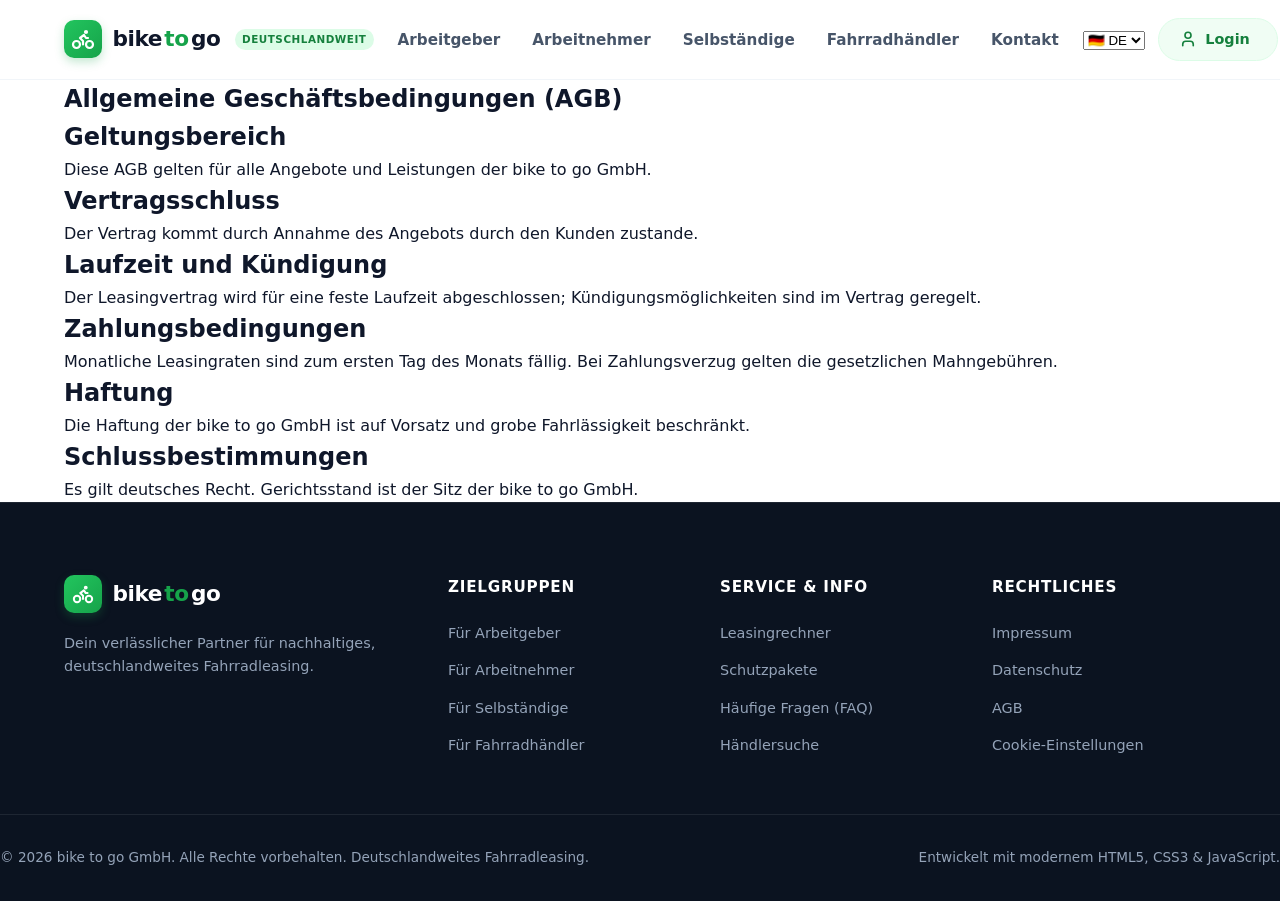
==== agb.html @ 8c85602e "Rechtliche Seiten (Impressum, Datenschutz, AGB, Cookies) erstellt" ====
<!DOCTYPE html>
<html lang="de">
<head>
  <meta charset="UTF-8">
  <meta name="viewport" content="width=device-width, initial-scale=1.0">
  <meta name="description" content="Allgemeine Geschäftsbedingungen der bike to go GmbH">
  <title>AGB | bike to go</title>
  <link rel="stylesheet" href="css/style.css">
</head>
<body>
  <!-- Header (same as index) -->
  <header class="site-header" id="siteHeader">
    <div class="container header-inner">
      <a href="index.html" class="logo" aria-label="bike to go - Zur Startseite">
        <div class="logo-icon">
          <svg width="24" height="24" viewBox="0 0 24 24" fill="none" stroke="currentColor" stroke-width="2.2" stroke-linecap="round" stroke-linejoin="round">
            <circle cx="18.5" cy="17.5" r="3.5"/>
            <circle cx="5.5" cy="17.5" r="3.5"/>
            <circle cx="15" cy="5" r="1"/>
            <path d="M12 17.5V14l-3-3 4-3 2 3h2"/>
          </svg>
        </div>
        <span class="logo-text">bike<span class="highlight">to</span>go</span>
        <span class="logo-badge">Deutschlandweit</span>
      </a>
      <nav class="main-nav" id="mainNav" aria-label="Hauptnavigation">
        <ul class="nav-list">
          <li><a href="arbeitgeber.html" class="nav-link" data-i18n="nav.arbeitgeber">Arbeitgeber</a></li>
          <li><a href="arbeitnehmer.html" class="nav-link" data-i18n="nav.arbeitnehmer">Arbeitnehmer</a></li>
          <li><a href="selbstaendige.html" class="nav-link" data-i18n="nav.selbstaendige">Selbständige</a></li>
          <li><a href="fahrradhaendler.html" class="nav-link" data-i18n="nav.fahrradhaendler">Fahrradhändler</a></li>
          <li><a href="kontakt.html" class="nav-link" data-i18n="nav.kontakt">Kontakt</a></li>
        </ul>
      </nav>
      <div class="header-actions">
        <div class="lang-selector">
          <select id="langSelect" aria-label="Sprache wählen">
            <option value="de">🇩🇪 DE</option>
            <option value="en">🇬🇧 EN</option>
            <option value="es">🇪🇸 ES</option>
          </select>
        </div>
        <a href="login.html" class="btn-login" aria-label="Login zum Portal">
          <svg width="18" height="18" viewBox="0 0 24 24" fill="none" stroke="currentColor" stroke-width="2.2" stroke-linecap="round" stroke-linejoin="round">
            <path d="M19 21v-2a4 4 0 0 0-4-4H9a4 4 0 0 0-4 4v2"/>
            <circle cx="12" cy="7" r="4"/>
          </svg>
          <span class="btn-text-full">Login</span>
        </a>
      </div>
    </div>
  </header>

  <main>
    <section class="content-section">
      <div class="container">
        <h1>Allgemeine Geschäftsbedingungen (AGB)</h1>
        <h2>Geltungsbereich</h2>
        <p>Diese AGB gelten für alle Angebote und Leistungen der bike to go GmbH.</p>
        <h2>Vertragsschluss</h2>
        <p>Der Vertrag kommt durch Annahme des Angebots durch den Kunden zustande.</p>
        <h2>Laufzeit und Kündigung</h2>
        <p>Der Leasingvertrag wird für eine feste Laufzeit abgeschlossen; Kündigungsmöglichkeiten sind im Vertrag geregelt.</p>
        <h2>Zahlungsbedingungen</h2>
        <p>Monatliche Leasingraten sind zum ersten Tag des Monats fällig. Bei Zahlungsverzug gelten die gesetzlichen Mahngebühren.</p>
        <h2>Haftung</h2>
        <p>Die Haftung der bike to go GmbH ist auf Vorsatz und grobe Fahrlässigkeit beschränkt.</p>
        <h2>Schlussbestimmungen</h2>
        <p>Es gilt deutsches Recht. Gerichtsstand ist der Sitz der bike to go GmbH.</p>
      </div>
    </section>
  </main>

  <!-- Footer (same as index) -->
  <footer class="site-footer">
    <div class="container">
      <div class="footer-grid">
        <div class="footer-brand">
          <a href="index.html" class="logo">
            <div class="logo-icon">
              <svg width="22" height="22" viewBox="0 0 24 24" fill="none" stroke="currentColor" stroke-width="2.2" stroke-linecap="round" stroke-linejoin="round">
                <circle cx="18.5" cy="17.5" r="3.5"/>
                <circle cx="5.5" cy="17.5" r="3.5"/>
                <circle cx="15" cy="5" r="1"/>
                <path d="M12 17.5V14l-3-3 4-3 2 3h2"/>
              </svg>
            </div>
            <span class="logo-text">bike<span class="highlight">to</span>go</span>
          </a>
          <p class="footer-brand-desc">Dein verlässlicher Partner für nachhaltiges, deutschlandweites Fahrradleasing.</p>
        </div>
        <div>
          <h4 class="footer-title">Zielgruppen</h4>
          <ul class="footer-links">
            <li><a href="arbeitgeber.html">Für Arbeitgeber</a></li>
            <li><a href="index.html#arbeitnehmer" data-placeholder="Bereich Arbeitnehmer">Für Arbeitnehmer</a></li>
            <li><a href="index.html#selbstaendige" data-placeholder="Bereich Selbständige">Für Selbständige</a></li>
            <li><a href="index.html#fahrradhaendler" data-placeholder="Bereich Fachhändler">Für Fahrradhändler</a></li>
          </ul>
        </div>
        <div>
          <h4 class="footer-title">Service &amp; Info</h4>
          <ul class="footer-links">
            <li><a href="index.html#leasingrechner">Leasingrechner</a></li>
            <li><a href="benefits.html">Schutzpakete</a></li>
            <li><a href="faq.html">Häufige Fragen (FAQ)</a></li>
            <li><a href="haendlersuche.html">Händlersuche</a></li>
          </ul>
        </div>
        <div>
          <h4 class="footer-title">Rechtliches</h4>
          <ul class="footer-links">
            <li><a href="impressum.html">Impressum</a></li>
            <li><a href="datenschutz.html">Datenschutz</a></li>
            <li><a href="agb.html">AGB</a></li>
            <li><a href="cookies.html">Cookie-Einstellungen</a></li>
          </ul>
        </div>
      </div>
    </div>
    <div class="footer-bottom">
      <p>&copy; 2026 bike to go GmbH. Alle Rechte vorbehalten. Deutschlandweites Fahrradleasing.</p>
      <p>Entwickelt mit modernem HTML5, CSS3 &amp; JavaScript.</p>
    </div>
  </footer>

  <script type="module" src="js/translations.js"></script>
  <script type="module" src="js/main.js"></script>
</body>
</html>
---- css/style.css ----
/* ==========================================================================
   bike to go - Stylesheet
   Modern, Clean & Responsive Design with Green Primary Palette
   ========================================================================== */

/* --------------------------------------------------------------------------
   1. CSS Custom Properties / Variables
   -------------------------------------------------------------------------- */
:root {
  /* Brand Green Colors */
  --color-primary: #16a34a;          /* Main vibrant green */
  --color-primary-dark: #15803d;     /* Deep green for hover & emphasis */
  --color-primary-darker: #14532d;   /* Dark forest green for accents */
  --color-primary-light: #22c55e;    /* Bright accent green */
  --color-primary-subtle: #dcfce7;   /* Pale green background tint */
  --color-primary-bg: #f0fdf4;       /* Ultra-soft green surface */
  --color-primary-glow: rgba(22, 163, 74, 0.25);

  /* Neutrals & Typography */
  --color-white: #ffffff;
  --color-bg: #ffffff;
  --color-bg-alt: #f8fafc;
  --color-bg-card: #ffffff;
  
  --color-text-main: #0f172a;       /* Dark slate for high contrast */
  --color-text-muted: #475569;      /* Medium slate for body text */
  --color-text-light: #64748b;      /* Subtle slate for captions */
  --color-border: #e2e8f0;          /* Crisp neutral borders */
  --color-border-subtle: #f1f5f9;

  /* Accent & Status Colors */
  --color-gold: #f59e0b;            /* For star ratings */
  --color-gold-light: #fef3c7;

  /* Typography */
  --font-family: 'Plus Jakarta Sans', system-ui, -apple-system, BlinkMacSystemFont, 'Segoe UI', Roboto, Oxygen, Ubuntu, Cantarell, sans-serif;
  
  /* Radii */
  --radius-sm: 8px;
  --radius-md: 12px;
  --radius-lg: 20px;
  --radius-full: 9999px;

  /* Shadows */
  --shadow-sm: 0 1px 3px rgba(0, 0, 0, 0.05), 0 1px 2px rgba(0, 0, 0, 0.03);
  --shadow-md: 0 4px 14px rgba(15, 23, 42, 0.06), 0 2px 6px rgba(15, 23, 42, 0.04);
  --shadow-lg: 0 12px 28px rgba(15, 23, 42, 0.08), 0 4px 10px rgba(15, 23, 42, 0.04);
  --shadow-glow: 0 8px 24px var(--color-primary-glow);
  --shadow-chat: 0 16px 36px rgba(15, 23, 42, 0.16);

  /* Layout */
  --container-max-width: 1200px;
  --header-height: 80px;
  --transition-fast: 0.2s ease;
  --transition-normal: 0.3s ease;
}

/* --------------------------------------------------------------------------
   2. Reset & Base Styles
   -------------------------------------------------------------------------- */
*, *::before, *::after {
  box-sizing: border-box;
  margin: 0;
  padding: 0;
}

html {
  scroll-behavior: smooth;
  font-size: 16px;
  -webkit-text-size-adjust: 100%;
}

body {
  font-family: var(--font-family);
  color: var(--color-text-main);
  background-color: var(--color-bg);
  line-height: 1.6;
  -webkit-font-smoothing: antialiased;
  -moz-osx-font-smoothing: grayscale;
  overflow-x: hidden;
}

img, svg {
  display: block;
  max-width: 100%;
}

a {
  color: inherit;
  text-decoration: none;
  transition: color var(--transition-fast);
}

button {
  font-family: inherit;
  cursor: pointer;
  border: none;
  background: none;
  outline: none;
}

/* --------------------------------------------------------------------------
   3. Utility Classes & Layout Containers
   -------------------------------------------------------------------------- */
.container {
  width: 100%;
  max-width: var(--container-max-width);
  margin-left: auto;
  margin-right: auto;
  padding-left: 1.5rem;
  padding-right: 1.5rem;
}

.text-center {
  text-align: center;
}

.sr-only {
  position: absolute;
  width: 1px;
  height: 1px;
  padding: 0;
  margin: -1px;
  overflow: hidden;
  clip: rect(0, 0, 0, 0);
  white-space: nowrap;
  border-width: 0;
}

/* --------------------------------------------------------------------------
   4. Header & Navigation
   -------------------------------------------------------------------------- */
.site-header {
  position: sticky;
  top: 0;
  z-index: 1000;
  background-color: rgba(255, 255, 255, 0.92);
  backdrop-filter: blur(12px);
  -webkit-backdrop-filter: blur(12px);
  border-bottom: 1px solid var(--color-border-subtle);
  height: var(--header-height);
  display: flex;
  align-items: center;
  transition: box-shadow var(--transition-normal);
}

.site-header.scrolled {
  box-shadow: var(--shadow-sm);
  background-color: rgba(255, 255, 255, 0.98);
}

.header-inner {
  display: flex;
  align-items: center;
  justify-content: space-between;
  gap: 1.5rem;
}

/* Brand Logo */
.logo {
  display: flex;
  align-items: center;
  gap: 0.65rem;
  font-size: 1.35rem;
  font-weight: 800;
  color: var(--color-text-main);
  letter-spacing: -0.02em;
}

.logo-icon {
  display: flex;
  align-items: center;
  justify-content: center;
  width: 38px;
  height: 38px;
  background: linear-gradient(135deg, var(--color-primary-light), var(--color-primary));
  color: var(--color-white);
  border-radius: 10px;
  box-shadow: 0 4px 10px var(--color-primary-glow);
}

.logo-text {
  display: flex;
  align-items: baseline;
  gap: 0.15rem;
}

.logo-text .highlight {
  color: var(--color-primary);
}

.logo-badge {
  font-size: 0.65rem;
  font-weight: 700;
  text-transform: uppercase;
  letter-spacing: 0.05em;
  background: var(--color-primary-subtle);
  color: var(--color-primary-dark);
  padding: 0.15rem 0.45rem;
  border-radius: var(--radius-full);
  margin-left: 0.25rem;
}

/* Desktop Navigation */
.main-nav {
  display: flex;
  align-items: center;
}

.nav-list {
  display: flex;
  align-items: center;
  list-style: none;
  gap: 2rem;
  margin: 0;
  padding: 0;
}


.nav-link {
  font-size: 0.95rem;
  font-weight: 600;
  color: var(--color-text-muted);
  position: relative;
  padding: 0.5rem 0;
  transition: color var(--transition-fast);
}

.nav-link:hover,
.nav-link:focus-visible {
  color: var(--color-primary);
}

.nav-link::after {
  content: '';
  position: absolute;
  bottom: 0;
  left: 0;
  width: 0%;
  height: 2px;
  background-color: var(--color-primary);
  border-radius: 2px;
  transition: width var(--transition-fast);
}

.nav-link:hover::after {
  width: 100%;
}

/* Header Actions (Language & Login) */
.header-actions {
  display: flex;
  align-items: center;
  gap: 0.85rem;
}

/* Language Selector */
.lang-selector {
  position: relative;
}

.lang-btn {
  display: flex;
  align-items: center;
  gap: 0.4rem;
  padding: 0.45rem 0.75rem;
  font-size: 0.85rem;
  font-weight: 700;
  color: var(--color-text-muted);
  background: var(--color-bg-alt);
  border: 1px solid var(--color-border);
  border-radius: var(--radius-full);
  transition: all var(--transition-fast);
}

.lang-btn:hover {
  background: var(--color-white);
  border-color: var(--color-primary-light);
  color: var(--color-primary-dark);
}

.flag-icon {
  width: 16px;
  height: 12px;
  border-radius: 2px;
  overflow: hidden;
  display: inline-block;
  vertical-align: middle;
}

/* Login Button */
.btn-login {
  display: inline-flex;
  align-items: center;
  gap: 0.5rem;
  padding: 0.55rem 1.25rem;
  font-size: 0.9rem;
  font-weight: 700;
  color: var(--color-primary-dark);
  background-color: var(--color-primary-bg);
  border: 1.5px solid var(--color-primary-subtle);
  border-radius: var(--radius-full);
  transition: all var(--transition-fast);
}

.btn-login:hover {
  background-color: var(--color-primary);
  border-color: var(--color-primary);
  color: var(--color-white);
  box-shadow: var(--shadow-glow);
  transform: translateY(-1px);
}

/* Mobile Menu Toggle */
.mobile-toggle {
  display: none;
  flex-direction: column;
  justify-content: space-around;
  width: 32px;
  height: 32px;
  background: transparent;
  border: none;
  cursor: pointer;
  padding: 4px;
  z-index: 1100;
}

.mobile-toggle span {
  width: 100%;
  height: 2.5px;
  background-color: var(--color-text-main);
  border-radius: 4px;
  transition: all var(--transition-fast);
}

.mobile-toggle.active span:nth-child(1) {
  transform: translateY(7.5px) rotate(45deg);
}

.mobile-toggle.active span:nth-child(2) {
  opacity: 0;
}

.mobile-toggle.active span:nth-child(3) {
  transform: translateY(-7.5px) rotate(-45deg);
}

/* --------------------------------------------------------------------------
   5. Hero Section
   -------------------------------------------------------------------------- */
.hero-section {
  padding: 4.5rem 0 3.5rem;
  position: relative;
  background: radial-gradient(circle at 85% 20%, rgba(220, 252, 231, 0.45) 0%, rgba(255, 255, 255, 0) 65%);
  overflow: hidden;
}

.hero-grid {
  display: grid;
  grid-template-columns: 1.15fr 0.85fr;
  align-items: center;
  gap: 3.5rem;
}

/* Hero Content */
.hero-content {
  display: flex;
  flex-direction: column;
  align-items: flex-start;
}

.hero-badge {
  display: inline-flex;
  align-items: center;
  gap: 0.5rem;
  padding: 0.35rem 0.9rem;
  background-color: var(--color-primary-bg);
  border: 1px solid var(--color-primary-subtle);
  border-radius: var(--radius-full);
  font-size: 0.825rem;
  font-weight: 700;
  color: var(--color-primary-dark);
  margin-bottom: 1.5rem;
}

.hero-badge-dot {
  width: 8px;
  height: 8px;
  background-color: var(--color-primary);
  border-radius: 50%;
  box-shadow: 0 0 0 3px rgba(34, 197, 94, 0.25);
  animation: pulse-dot 2s infinite;
}

@keyframes pulse-dot {
  0% { transform: scale(0.95); opacity: 0.8; }
  50% { transform: scale(1.15); opacity: 1; }
  100% { transform: scale(0.95); opacity: 0.8; }
}

.hero-title {
  font-size: clamp(2.35rem, 4.5vw, 3.75rem);
  font-weight: 800;
  line-height: 1.12;
  letter-spacing: -0.03em;
  color: var(--color-text-main);
  margin-bottom: 1.25rem;
}

.hero-title .text-gradient {
  background: linear-gradient(135deg, var(--color-primary-dark) 0%, var(--color-primary-light) 100%);
  -webkit-background-clip: text;
  -webkit-text-fill-color: transparent;
  display: inline-block;
}

.hero-subtitle {
  font-size: 1.125rem;
  line-height: 1.65;
  color: var(--color-text-muted);
  max-width: 540px;
  margin-bottom: 2.25rem;
}

/* Hero Action Cards / Buttons */
.hero-actions {
  display: flex;
  flex-wrap: wrap;
  gap: 1.15rem;
  width: 100%;
}

.btn-card {
  display: flex;
  align-items: center;
  gap: 1rem;
  padding: 1.1rem 1.65rem;
  border-radius: var(--radius-md);
  font-weight: 700;
  text-align: left;
  transition: all var(--transition-normal);
  text-decoration: none;
  cursor: pointer;
}

/* Primary Button: Leasingrechner */
.btn-card-primary {
  background: linear-gradient(135deg, var(--color-primary) 0%, var(--color-primary-dark) 100%);
  color: var(--color-white);
  box-shadow: 0 6px 20px var(--color-primary-glow);
  border: 1px solid rgba(255, 255, 255, 0.2);
  flex: 1 1 230px;
}

.btn-card-primary:hover {
  transform: translateY(-3px);
  box-shadow: 0 10px 28px rgba(22, 163, 74, 0.38);
  background: linear-gradient(135deg, var(--color-primary-light) 0%, var(--color-primary) 100%);
}

.btn-card-primary .btn-card-icon {
  background: rgba(255, 255, 255, 0.2);
  color: var(--color-white);
}

/* Secondary Button: Weitere Benefits & Pakete */
.btn-card-secondary {
  background: var(--color-white);
  color: var(--color-text-main);
  border: 1.5px solid var(--color-border);
  box-shadow: var(--shadow-sm);
  flex: 1 1 250px;
}

.btn-card-secondary:hover {
  transform: translateY(-3px);
  border-color: var(--color-primary);
  background-color: var(--color-primary-bg);
  box-shadow: var(--shadow-md);
  color: var(--color-primary-dark);
}

.btn-card-secondary .btn-card-icon {
  background: var(--color-primary-bg);
  color: var(--color-primary);
}

.btn-card-icon {
  display: flex;
  align-items: center;
  justify-content: center;
  width: 44px;
  height: 44px;
  border-radius: var(--radius-sm);
  flex-shrink: 0;
  transition: transform var(--transition-fast);
}

.btn-card:hover .btn-card-icon {
  transform: scale(1.08);
}

.btn-card-text {
  display: flex;
  flex-direction: column;
}

.btn-card-title {
  font-size: 1rem;
  line-height: 1.3;
}

.btn-card-desc {
  font-size: 0.775rem;
  font-weight: 500;
  opacity: 0.85;
}

/* Hero Visual / Bike SVG Graphic */
.hero-visual {
  display: flex;
  align-items: center;
  justify-content: center;
  position: relative;
}

.hero-visual-card {
  position: relative;
  width: 100%;
  max-width: 480px;
  background: linear-gradient(145deg, #ffffff, #f0fdf4);
  border: 1px solid rgba(34, 197, 94, 0.2);
  border-radius: var(--radius-lg);
  padding: 2.25rem 1.75rem;
  box-shadow: var(--shadow-lg);
}

.hero-visual-badge {
  position: absolute;
  top: -12px;
  right: 24px;
  background: var(--color-text-main);
  color: var(--color-white);
  font-size: 0.75rem;
  font-weight: 700;
  padding: 0.35rem 0.85rem;
  border-radius: var(--radius-full);
  display: flex;
  align-items: center;
  gap: 0.4rem;
  box-shadow: var(--shadow-sm);
}

.hero-visual-badge span.dot {
  width: 6px;
  height: 6px;
  background: var(--color-primary-light);
  border-radius: 50%;
}

.bike-svg-container {
  width: 100%;
  height: auto;
  filter: drop-shadow(0 12px 16px rgba(15, 23, 42, 0.08));
  transition: transform var(--transition-normal);
}

.hero-visual-card:hover .bike-svg-container {
  transform: scale(1.02);
}

.hero-visual-footer {
  display: flex;
  justify-content: space-around;
  align-items: center;
  margin-top: 1.5rem;
  padding-top: 1.25rem;
  border-top: 1px dashed rgba(22, 163, 74, 0.2);
}

.stat-pill {
  text-align: center;
}

.stat-pill-value {
  font-size: 1.15rem;
  font-weight: 800;
  color: var(--color-primary-dark);
}

.stat-pill-label {
  font-size: 0.75rem;
  color: var(--color-text-light);
  font-weight: 600;
}

/* --------------------------------------------------------------------------
   5.5. Leasingrechner Section (Interactive Live Calculator)
   -------------------------------------------------------------------------- */
.calc-section {
  padding: 4.5rem 0 4rem;
  background-color: var(--color-bg-alt);
  position: relative;
}

.calc-card {
  background: var(--color-white);
  border: 1.5px solid var(--color-border);
  border-radius: var(--radius-lg);
  box-shadow: var(--shadow-lg);
  display: grid;
  grid-template-columns: 1.15fr 0.85fr;
  overflow: hidden;
  max-width: 1050px;
  margin: 0 auto;
  transition: box-shadow var(--transition-normal), transform var(--transition-normal);
}

.calc-card.highlight-pulse {
  animation: pulseCard 1.2s ease;
}

@keyframes pulseCard {
  0% { transform: scale(1); box-shadow: var(--shadow-lg); }
  50% { transform: scale(1.015); box-shadow: 0 0 0 6px rgba(34, 197, 94, 0.3), var(--shadow-lg); }
  100% { transform: scale(1); box-shadow: var(--shadow-lg); }
}

/* Left: Inputs */
.calc-inputs {
  padding: 2.75rem 2.5rem;
  display: flex;
  flex-direction: column;
  gap: 2rem;
  background-color: var(--color-white);
}

.calc-group {
  display: flex;
  flex-direction: column;
  gap: 0.85rem;
}

.calc-label-row {
  display: flex;
  justify-content: space-between;
  align-items: center;
}

.calc-label {
  font-size: 1rem;
  font-weight: 700;
  color: var(--color-text-main);
}

.calc-label-hint {
  font-size: 0.8rem;
  color: var(--color-text-light);
  font-weight: 600;
}

.calc-price-badge {
  font-size: 1.15rem;
  font-weight: 800;
  color: var(--color-primary-dark);
  background: var(--color-primary-subtle);
  padding: 0.2rem 0.75rem;
  border-radius: var(--radius-full);
}

.calc-input-wrapper {
  position: relative;
  display: flex;
  align-items: center;
}

.calc-currency-symbol {
  position: absolute;
  left: 1.15rem;
  font-size: 1.15rem;
  font-weight: 700;
  color: var(--color-text-light);
  pointer-events: none;
}

.calc-number-input {
  width: 100%;
  padding: 0.85rem 1rem 0.85rem 2.5rem;
  font-size: 1.25rem;
  font-weight: 800;
  color: var(--color-text-main);
  background: var(--color-bg-alt);
  border: 1.5px solid var(--color-border);
  border-radius: var(--radius-md);
  outline: none;
  transition: all var(--transition-fast);
  font-family: inherit;
}

.calc-number-input:focus {
  border-color: var(--color-primary);
  background: var(--color-white);
  box-shadow: 0 0 0 4px var(--color-primary-glow);
}

/* Range Slider */
.calc-range-slider {
  -webkit-appearance: none;
  appearance: none;
  width: 100%;
  height: 8px;
  background: #e2e8f0;
  border-radius: var(--radius-full);
  outline: none;
  cursor: pointer;
  margin: 0.25rem 0 0.5rem;
}

.calc-range-slider::-webkit-slider-thumb {
  -webkit-appearance: none;
  appearance: none;
  width: 24px;
  height: 24px;
  border-radius: 50%;
  background: var(--color-primary);
  border: 3px solid var(--color-white);
  box-shadow: 0 2px 6px rgba(0, 0, 0, 0.2);
  cursor: pointer;
  transition: transform var(--transition-fast), background-color var(--transition-fast);
}

.calc-range-slider::-webkit-slider-thumb:hover {
  transform: scale(1.15);
  background: var(--color-primary-dark);
}

.calc-range-slider::-moz-range-thumb {
  width: 24px;
  height: 24px;
  border-radius: 50%;
  background: var(--color-primary);
  border: 3px solid var(--color-white);
  box-shadow: 0 2px 6px rgba(0, 0, 0, 0.2);
  cursor: pointer;
}

/* Presets */
.calc-presets {
  display: flex;
  gap: 0.5rem;
  flex-wrap: wrap;
}

.preset-btn {
  padding: 0.4rem 0.85rem;
  font-size: 0.85rem;
  font-weight: 700;
  background: var(--color-bg-alt);
  border: 1px solid var(--color-border);
  color: var(--color-text-muted);
  border-radius: var(--radius-full);
  cursor: pointer;
  transition: all var(--transition-fast);
}

.preset-btn:hover {
  border-color: var(--color-primary-light);
  color: var(--color-primary-dark);
  background: var(--color-primary-bg);
}

.preset-btn.active {
  background: var(--color-primary);
  color: var(--color-white);
  border-color: var(--color-primary);
  box-shadow: 0 2px 6px var(--color-primary-glow);
}

/* Term Radio Cards (12, 24, 36) */
.calc-term-options {
  display: grid;
  grid-template-columns: repeat(3, 1fr);
  gap: 0.85rem;
}

.term-option {
  position: relative;
  cursor: pointer;
}

.term-option input[type="radio"] {
  position: absolute;
  opacity: 0;
  width: 0;
  height: 0;
}

.term-card {
  display: flex;
  flex-direction: column;
  align-items: center;
  justify-content: center;
  padding: 1.1rem 0.75rem;
  border: 2px solid var(--color-border);
  background: var(--color-bg-alt);
  border-radius: var(--radius-md);
  transition: all var(--transition-fast);
  text-align: center;
  position: relative;
}

.term-option:hover .term-card {
  border-color: var(--color-primary-light);
  background: var(--color-primary-bg);
}

.term-option input[type="radio"]:checked + .term-card {
  border-color: var(--color-primary);
  background: var(--color-primary-bg);
  box-shadow: 0 4px 12px var(--color-primary-glow);
}

.term-badge {
  position: absolute;
  top: -9px;
  right: 10px;
  background: var(--color-primary);
  color: var(--color-white);
  font-size: 0.65rem;
  font-weight: 800;
  text-transform: uppercase;
  padding: 0.15rem 0.45rem;
  border-radius: var(--radius-full);
  letter-spacing: 0.04em;
}

.term-months {
  font-size: 1rem;
  font-weight: 800;
  color: var(--color-text-main);
  margin-bottom: 0.2rem;
}

.term-option input[type="radio"]:checked + .term-card .term-months {
  color: var(--color-primary-dark);
}

.term-desc {
  font-size: 0.75rem;
  color: var(--color-text-light);
  font-weight: 600;
}

/* Right: Results Side */
.calc-result {
  background: linear-gradient(160deg, #f0fdf4 0%, #ffffff 100%);
  border-left: 1.5px solid rgba(34, 197, 94, 0.2);
  padding: 2.75rem 2.25rem;
  display: flex;
  flex-direction: column;
  justify-content: space-between;
  gap: 1.75rem;
}

.calc-result-header {
  display: flex;
  flex-direction: column;
  gap: 0.35rem;
}

.calc-result-tag {
  font-size: 0.75rem;
  font-weight: 800;
  text-transform: uppercase;
  letter-spacing: 0.06em;
  color: var(--color-primary-dark);
}

.calc-result-title {
  font-size: 1.25rem;
  font-weight: 800;
  color: var(--color-text-main);
}

/* Rate Highlight Box */
.rate-highlight-box {
  background: var(--color-white);
  border: 1.5px solid rgba(34, 197, 94, 0.3);
  border-radius: var(--radius-md);
  padding: 1.5rem;
  box-shadow: var(--shadow-sm);
  text-align: center;
}

.rate-amount-wrapper {
  display: flex;
  align-items: baseline;
  justify-content: center;
  gap: 0.4rem;
  margin-bottom: 0.4rem;
}

.rate-amount {
  font-size: clamp(2rem, 3.5vw, 2.75rem);
  font-weight: 900;
  color: var(--color-primary-dark);
  letter-spacing: -0.03em;
  line-height: 1.1;
  transition: color var(--transition-fast);
}

.rate-period {
  font-size: 1rem;
  font-weight: 700;
  color: var(--color-text-muted);
}

.rate-hint {
  font-size: 0.825rem;
  font-weight: 600;
  color: var(--color-text-muted);
  display: inline-flex;
  align-items: center;
  gap: 0.35rem;
}

.rate-hint svg {
  color: var(--color-primary);
}

/* Breakdown rows */
.rate-breakdown {
  display: flex;
  flex-direction: column;
  gap: 0.65rem;
  padding: 1rem 0;
  border-top: 1px dashed var(--color-border);
  border-bottom: 1px dashed var(--color-border);
}

.breakdown-row {
  display: flex;
  justify-content: space-between;
  align-items: center;
  font-size: 0.875rem;
  color: var(--color-text-muted);
}

.breakdown-row strong {
  color: var(--color-text-main);
}

.breakdown-badge-pill {
  background: var(--color-primary-subtle);
  color: var(--color-primary-dark);
  font-weight: 700;
  font-size: 0.75rem;
  padding: 0.15rem 0.55rem;
  border-radius: var(--radius-full);
}

.breakdown-highlight {
  font-weight: 800;
  color: var(--color-primary-dark);
}

/* CTA Button */
.calc-cta-box {
  display: flex;
  flex-direction: column;
  gap: 0.65rem;
  text-align: center;
}

.btn-calc-cta {
  display: flex;
  align-items: center;
  justify-content: center;
  gap: 0.5rem;
  width: 100%;
  padding: 0.95rem 1.5rem;
  background: linear-gradient(135deg, var(--color-primary) 0%, var(--color-primary-dark) 100%);
  color: var(--color-white);
  border-radius: var(--radius-md);
  font-weight: 700;
  font-size: 0.95rem;
  box-shadow: 0 4px 14px var(--color-primary-glow);
  transition: all var(--transition-fast);
  cursor: pointer;
}

.btn-calc-cta:hover {
  transform: translateY(-2px);
  box-shadow: 0 8px 20px rgba(22, 163, 74, 0.4);
  background: linear-gradient(135deg, var(--color-primary-light) 0%, var(--color-primary) 100%);
}

.calc-cta-subtext {
  font-size: 0.75rem;
  color: var(--color-text-light);
  font-weight: 500;
}

/* --------------------------------------------------------------------------
   6. Trust & Google Reviews Section
   -------------------------------------------------------------------------- */
.trust-section {
  padding: 2.5rem 0;
  background-color: var(--color-white);
}

.google-review-box {
  display: flex;
  align-items: center;
  justify-content: space-between;
  gap: 1.5rem;
  max-width: 820px;
  margin: 0 auto;
  background: linear-gradient(135deg, #ffffff 0%, #f8fafc 100%);
  border: 1px solid var(--color-border);
  border-radius: var(--radius-lg);
  padding: 1.25rem 2rem;
  box-shadow: var(--shadow-md);
  position: relative;
  overflow: hidden;
}

.google-review-box::before {
  content: '';
  position: absolute;
  left: 0;
  top: 0;
  bottom: 0;
  width: 5px;
  background: linear-gradient(to bottom, #4285f4, #34a853, #fbbc05, #ea4335);
}

.google-brand {
  display: flex;
  align-items: center;
  gap: 0.85rem;
}

.google-icon {
  width: 36px;
  height: 36px;
  flex-shrink: 0;
}

.google-title {
  font-size: 1.05rem;
  font-weight: 800;
  color: var(--color-text-main);
  display: flex;
  align-items: center;
  gap: 0.4rem;
}

.google-verified {
  font-size: 0.75rem;
  font-weight: 600;
  color: var(--color-primary-dark);
  background: var(--color-primary-subtle);
  padding: 0.1rem 0.5rem;
  border-radius: var(--radius-full);
}

.rating-display {
  display: flex;
  align-items: center;
  gap: 0.85rem;
}

.rating-score {
  font-size: 1.5rem;
  font-weight: 900;
  color: var(--color-text-main);
}

.rating-stars {
  display: flex;
  gap: 0.15rem;
  color: var(--color-gold);
  font-size: 1.2rem;
}

.rating-meta {
  font-size: 0.825rem;
  color: var(--color-text-light);
  font-weight: 500;
}

.trust-badge-pill {
  font-size: 0.8rem;
  font-weight: 700;
  color: var(--color-text-muted);
  background: var(--color-white);
  border: 1px solid var(--color-border);
  padding: 0.4rem 0.85rem;
  border-radius: var(--radius-full);
  display: flex;
  align-items: center;
  gap: 0.4rem;
}

/* --------------------------------------------------------------------------
   7. Section "Überzeugende Auswahl" (Why bike to go)
   -------------------------------------------------------------------------- */
.features-section {
  padding: 5rem 0;
  background-color: var(--color-bg-alt);
}

.section-header {
  max-width: 680px;
  margin: 0 auto 3.5rem;
  text-align: center;
}

.section-tag {
  display: inline-block;
  font-size: 0.8rem;
  font-weight: 800;
  text-transform: uppercase;
  letter-spacing: 0.08em;
  color: var(--color-primary-dark);
  background-color: var(--color-primary-subtle);
  padding: 0.35rem 0.85rem;
  border-radius: var(--radius-full);
  margin-bottom: 0.85rem;
}

.section-title {
  font-size: clamp(1.85rem, 3.2vw, 2.65rem);
  font-weight: 800;
  letter-spacing: -0.02em;
  color: var(--color-text-main);
  margin-bottom: 1rem;
}

.section-subtitle {
  font-size: 1.05rem;
  color: var(--color-text-muted);
  line-height: 1.6;
}

.features-grid {
  display: grid;
  grid-template-columns: repeat(2, 1fr);
  gap: 2rem;
}

/* Feature Card Styling */
.feature-card {
  background: var(--color-white);
  border-radius: var(--radius-lg);
  padding: 2.5rem;
  border: 1.5px solid var(--color-border-subtle);
  box-shadow: var(--shadow-sm);
  transition: all var(--transition-normal);
  display: flex;
  flex-direction: column;
  position: relative;
  overflow: hidden;
}

.feature-card:hover {
  transform: translateY(-5px);
  border-color: var(--color-primary-light);
  box-shadow: var(--shadow-lg);
}

.feature-card::before {
  content: '';
  position: absolute;
  top: 0;
  left: 0;
  right: 0;
  height: 4px;
  background: linear-gradient(90deg, var(--color-primary-light), var(--color-primary));
  opacity: 0;
  transition: opacity var(--transition-fast);
}

.feature-card:hover::before {
  opacity: 1;
}

.feature-icon-wrapper {
  width: 60px;
  height: 60px;
  border-radius: var(--radius-md);
  background: var(--color-primary-bg);
  color: var(--color-primary);
  display: flex;
  align-items: center;
  justify-content: center;
  margin-bottom: 1.75rem;
  border: 1.5px solid var(--color-primary-subtle);
  transition: transform var(--transition-fast);
}

.feature-card:hover .feature-icon-wrapper {
  transform: scale(1.08) rotate(3deg);
  background: var(--color-primary);
  color: var(--color-white);
}

.feature-heading {
  font-size: 1.45rem;
  font-weight: 800;
  color: var(--color-text-main);
  margin-bottom: 0.85rem;
  letter-spacing: -0.01em;
}

.feature-description {
  font-size: 1rem;
  color: var(--color-text-muted);
  line-height: 1.65;
  margin-bottom: 1.5rem;
}

.feature-checklist {
  list-style: none;
  margin-top: auto;
  display: flex;
  flex-direction: column;
  gap: 0.65rem;
}

.feature-checklist li {
  font-size: 0.9rem;
  font-weight: 600;
  color: var(--color-text-main);
  display: flex;
  align-items: center;
  gap: 0.65rem;
}

.check-icon {
  color: var(--color-primary);
  flex-shrink: 0;
}

/* --------------------------------------------------------------------------
   8. Live Chat Floating Button & Widget (Bottom Left)
   -------------------------------------------------------------------------- */
.live-chat-container {
  position: fixed;
  bottom: 24px;
  left: 24px;
  z-index: 999;
}

.live-chat-btn {
  display: flex;
  align-items: center;
  gap: 0.75rem;
  background: linear-gradient(135deg, var(--color-text-main) 0%, #1e293b 100%);
  color: var(--color-white);
  padding: 0.85rem 1.35rem;
  border-radius: var(--radius-full);
  box-shadow: var(--shadow-chat);
  cursor: pointer;
  border: 2px solid rgba(255, 255, 255, 0.15);
  transition: all var(--transition-normal);
}

.live-chat-btn:hover {
  transform: translateY(-3px) scale(1.02);
  background: linear-gradient(135deg, #1e293b 0%, var(--color-text-main) 100%);
  box-shadow: 0 18px 40px rgba(15, 23, 42, 0.25);
}

.chat-icon-box {
  position: relative;
  display: flex;
  align-items: center;
  justify-content: center;
  width: 32px;
  height: 32px;
  background: var(--color-primary);
  border-radius: 50%;
  color: var(--color-white);
}

.chat-online-dot {
  position: absolute;
  top: -1px;
  right: -1px;
  width: 10px;
  height: 10px;
  background-color: #22c55e;
  border: 2px solid var(--color-text-main);
  border-radius: 50%;
}

.chat-btn-text {
  font-size: 0.9rem;
  font-weight: 700;
}

/* Chat Flyout Popup Window */
.chat-popup {
  position: absolute;
  bottom: calc(100% + 14px);
  left: 0;
  width: 340px;
  background: var(--color-white);
  border-radius: var(--radius-lg);
  box-shadow: var(--shadow-chat);
  border: 1px solid var(--color-border);
  display: none;
  flex-direction: column;
  overflow: hidden;
  animation: slideUpFade 0.25s cubic-bezier(0.16, 1, 0.3, 1) forwards;
}

@keyframes slideUpFade {
  from {
    opacity: 0;
    transform: translateY(12px) scale(0.96);
  }
  to {
    opacity: 1;
    transform: translateY(0) scale(1);
  }
}

.chat-popup.open {
  display: flex;
}

.chat-popup-header {
  background: linear-gradient(135deg, var(--color-primary-dark) 0%, var(--color-primary) 100%);
  color: var(--color-white);
  padding: 1.15rem 1.25rem;
  display: flex;
  align-items: center;
  justify-content: space-between;
}

.chat-header-info {
  display: flex;
  align-items: center;
  gap: 0.75rem;
}

.chat-avatar {
  width: 38px;
  height: 38px;
  background: rgba(255, 255, 255, 0.25);
  border-radius: 50%;
  display: flex;
  align-items: center;
  justify-content: center;
  font-size: 1.1rem;
}

.chat-header-title {
  font-size: 0.95rem;
  font-weight: 700;
  line-height: 1.2;
}

.chat-header-status {
  font-size: 0.75rem;
  opacity: 0.9;
  display: flex;
  align-items: center;
  gap: 0.3rem;
}

.chat-header-status::before {
  content: '';
  width: 6px;
  height: 6px;
  background-color: #86efac;
  border-radius: 50%;
}

.chat-close-btn {
  color: var(--color-white);
  opacity: 0.8;
  padding: 0.25rem;
  border-radius: var(--radius-sm);
  transition: opacity var(--transition-fast);
}

.chat-close-btn:hover {
  opacity: 1;
  background: rgba(255, 255, 255, 0.15);
}

.chat-popup-body {
  padding: 1.25rem;
  background: var(--color-bg-alt);
  display: flex;
  flex-direction: column;
  gap: 0.85rem;
}

.chat-message {
  background: var(--color-white);
  padding: 0.85rem 1rem;
  border-radius: var(--radius-md) var(--radius-md) var(--radius-md) 2px;
  box-shadow: var(--shadow-sm);
  font-size: 0.875rem;
  color: var(--color-text-main);
  border: 1px solid var(--color-border-subtle);
}

.chat-quick-actions {
  display: flex;
  flex-direction: column;
  gap: 0.45rem;
}

.chat-chip {
  background: var(--color-white);
  border: 1px solid var(--color-primary-subtle);
  color: var(--color-primary-dark);
  font-size: 0.8rem;
  font-weight: 600;
  padding: 0.55rem 0.85rem;
  border-radius: var(--radius-md);
  text-align: left;
  transition: all var(--transition-fast);
}

.chat-chip:hover {
  background: var(--color-primary-bg);
  border-color: var(--color-primary);
  transform: translateX(3px);
}

.chat-popup-footer {
  padding: 0.85rem 1.25rem;
  background: var(--color-white);
  border-top: 1px solid var(--color-border);
  display: flex;
  gap: 0.5rem;
}

.chat-input-mock {
  flex: 1;
  font-size: 0.85rem;
  padding: 0.55rem 0.85rem;
  border: 1px solid var(--color-border);
  border-radius: var(--radius-full);
  outline: none;
  background: var(--color-bg-alt);
}

.chat-send-btn {
  background: var(--color-primary);
  color: var(--color-white);
  width: 34px;
  height: 34px;
  border-radius: 50%;
  display: flex;
  align-items: center;
  justify-content: center;
  flex-shrink: 0;
  transition: background var(--transition-fast);
}

.chat-send-btn:hover {
  background: var(--color-primary-dark);
}

/* --------------------------------------------------------------------------
   9. Footer
   -------------------------------------------------------------------------- */
.site-footer {
  background-color: #0b1320;
  color: #94a3b8;
  padding: 4.5rem 0 2rem;
  border-top: 1px solid rgba(255, 255, 255, 0.08);
}

.footer-grid {
  display: grid;
  grid-template-columns: 1.5fr 1fr 1fr 1fr;
  gap: 3rem;
  margin-bottom: 3.5rem;
}

.footer-brand .logo {
  color: var(--color-white);
  margin-bottom: 1.15rem;
}

.footer-brand-desc {
  font-size: 0.9rem;
  line-height: 1.65;
  color: #94a3b8;
  margin-bottom: 1.5rem;
}

.footer-title {
  color: var(--color-white);
  font-size: 0.95rem;
  font-weight: 700;
  text-transform: uppercase;
  letter-spacing: 0.05em;
  margin-bottom: 1.25rem;
}

.footer-links {
  list-style: none;
  display: flex;
  flex-direction: column;
  gap: 0.75rem;
}

.footer-links a {
  font-size: 0.9rem;
  color: #94a3b8;
  transition: color var(--transition-fast);
}

.footer-links a:hover {
  color: var(--color-primary-light);
}

.footer-bottom {
  padding-top: 2rem;
  border-top: 1px solid rgba(255, 255, 255, 0.08);
  display: flex;
  align-items: center;
  justify-content: space-between;
  font-size: 0.85rem;
}

/* --------------------------------------------------------------------------
   10. Toast Notification / Modal Alert (For Placeholder Clicks)
   -------------------------------------------------------------------------- */
.toast-notice {
  position: fixed;
  top: 96px;
  right: 24px;
  background: var(--color-text-main);
  color: var(--color-white);
  padding: 1rem 1.35rem;
  border-radius: var(--radius-md);
  box-shadow: var(--shadow-lg);
  display: flex;
  align-items: center;
  gap: 0.75rem;
  z-index: 2000;
  transform: translateX(120%);
  transition: transform 0.3s cubic-bezier(0.16, 1, 0.3, 1);
  border-left: 4px solid var(--color-primary);
}

.toast-notice.show {
  transform: translateX(0);
}

.toast-notice p {
  font-size: 0.875rem;
  font-weight: 600;
}

/* Active Nav Link State */
.nav-link.active {
  color: var(--color-primary);
}

.nav-link.active::after {
  width: 100%;
}

/* --------------------------------------------------------------------------
   10.5. Contact Page Styles
   -------------------------------------------------------------------------- */
.contact-page-section {
  padding: 3.5rem 0 5rem;
  background: radial-gradient(circle at 15% 10%, rgba(220, 252, 231, 0.4) 0%, rgba(255, 255, 255, 0) 60%);
}

.breadcrumb-back {
  display: inline-flex;
  align-items: center;
  gap: 0.4rem;
  font-size: 0.875rem;
  font-weight: 700;
  color: var(--color-primary-dark);
  margin-bottom: 1.75rem;
  padding: 0.35rem 0.85rem;
  background: var(--color-primary-bg);
  border: 1px solid var(--color-primary-subtle);
  border-radius: var(--radius-full);
  transition: all var(--transition-fast);
}

.breadcrumb-back:hover {
  background: var(--color-primary);
  color: var(--color-white);
  border-color: var(--color-primary);
  transform: translateX(-3px);
}

.contact-grid {
  display: grid;
  grid-template-columns: 1.25fr 0.75fr;
  gap: 2.5rem;
  align-items: flex-start;
  margin-top: 2.5rem;
}

/* Contact Form Card */
.contact-form-card {
  background: var(--color-white);
  border: 1.5px solid var(--color-border);
  border-radius: var(--radius-lg);
  padding: 2.75rem 2.5rem;
  box-shadow: var(--shadow-lg);
  position: relative;
}

.contact-form {
  display: flex;
  flex-direction: column;
  gap: 1.35rem;
}

.form-row-2 {
  display: grid;
  grid-template-columns: 1fr 1fr;
  gap: 1.25rem;
}

.form-group {
  display: flex;
  flex-direction: column;
  gap: 0.5rem;
}

.form-label {
  font-size: 0.9rem;
  font-weight: 700;
  color: var(--color-text-main);
  display: flex;
  align-items: center;
  gap: 0.25rem;
}

.form-label .required-star {
  color: #ef4444;
  font-weight: 700;
}

.form-input,
.form-select,
.form-textarea {
  width: 100%;
  padding: 0.85rem 1rem;
  font-size: 0.95rem;
  font-family: inherit;
  color: var(--color-text-main);
  background-color: var(--color-bg-alt);
  border: 1.5px solid var(--color-border);
  border-radius: var(--radius-md);
  outline: none;
  transition: all var(--transition-fast);
}

.form-input:focus,
.form-select:focus,
.form-textarea:focus {
  background-color: var(--color-white);
  border-color: var(--color-primary);
  box-shadow: 0 0 0 4px var(--color-primary-glow);
}

.form-textarea {
  resize: vertical;
  min-height: 140px;
  line-height: 1.6;
}

.form-select {
  appearance: none;
  background-image: url("data:image/svg+xml,%3Csvg xmlns='http://www.w3.org/2000/svg' width='16' height='16' viewBox='0 0 24 24' fill='none' stroke='%23475569' stroke-width='2.5' stroke-linecap='round' stroke-linejoin='round'%3E%3Cpath d='m6 9 6 6 6-6'/%3E%3C/svg%3E");
  background-repeat: no-repeat;
  background-position: right 1rem center;
  background-size: 16px;
  padding-right: 2.5rem;
  cursor: pointer;
}

.form-submit-btn {
  display: inline-flex;
  align-items: center;
  justify-content: center;
  gap: 0.65rem;
  padding: 1rem 2rem;
  font-size: 1rem;
  font-weight: 700;
  color: var(--color-white);
  background: linear-gradient(135deg, var(--color-primary) 0%, var(--color-primary-dark) 100%);
  border: none;
  border-radius: var(--radius-md);
  box-shadow: 0 6px 18px var(--color-primary-glow);
  cursor: pointer;
  transition: all var(--transition-fast);
  margin-top: 0.5rem;
}

.form-submit-btn:hover {
  transform: translateY(-2px);
  box-shadow: 0 10px 24px rgba(22, 163, 74, 0.4);
  background: linear-gradient(135deg, var(--color-primary-light) 0%, var(--color-primary) 100%);
}

.form-submit-btn:active {
  transform: translateY(0);
}

/* Success Confirmation Banner */
.form-success-banner {
  display: none;
  background: linear-gradient(135deg, #f0fdf4 0%, #dcfce7 100%);
  border: 1.5px solid var(--color-primary);
  border-radius: var(--radius-md);
  padding: 1.5rem;
  margin-bottom: 1.5rem;
  animation: slideDownSuccess 0.35s ease forwards;
}

@keyframes slideDownSuccess {
  from { opacity: 0; transform: translateY(-10px); }
  to { opacity: 1; transform: translateY(0); }
}

.form-success-banner.show {
  display: flex;
  align-items: flex-start;
  gap: 1rem;
}

.success-icon-box {
  width: 40px;
  height: 40px;
  border-radius: 50%;
  background: var(--color-primary);
  color: var(--color-white);
  display: flex;
  align-items: center;
  justify-content: center;
  flex-shrink: 0;
}

.success-title {
  font-size: 1.05rem;
  font-weight: 800;
  color: var(--color-primary-darker);
  margin-bottom: 0.25rem;
}

.success-text {
  font-size: 0.9rem;
  color: var(--color-primary-dark);
  line-height: 1.5;
}

/* Contact Info Sidebar Cards */
.contact-sidebar {
  display: flex;
  flex-direction: column;
  gap: 1.5rem;
}

.contact-info-card {
  background: var(--color-white);
  border: 1.5px solid var(--color-border-subtle);
  border-radius: var(--radius-lg);
  padding: 2.25rem 2rem;
  box-shadow: var(--shadow-sm);
  display: flex;
  flex-direction: column;
  gap: 1.75rem;
}

.contact-info-header h3 {
  font-size: 1.25rem;
  font-weight: 800;
  color: var(--color-text-main);
  margin-bottom: 0.35rem;
}

.contact-info-header p {
  font-size: 0.875rem;
  color: var(--color-text-muted);
}

.info-items-list {
  display: flex;
  flex-direction: column;
  gap: 1.35rem;
}

.info-item {
  display: flex;
  align-items: flex-start;
  gap: 1rem;
}

.info-item-icon {
  width: 42px;
  height: 42px;
  border-radius: var(--radius-sm);
  background: var(--color-primary-bg);
  color: var(--color-primary);
  display: flex;
  align-items: center;
  justify-content: center;
  flex-shrink: 0;
  border: 1px solid var(--color-primary-subtle);
}

.info-item-content {
  display: flex;
  flex-direction: column;
}

.info-item-label {
  font-size: 0.775rem;
  font-weight: 700;
  text-transform: uppercase;
  letter-spacing: 0.05em;
  color: var(--color-text-light);
  margin-bottom: 0.15rem;
}

.info-item-val {
  font-size: 0.95rem;
  font-weight: 700;
  color: var(--color-text-main);
  transition: color var(--transition-fast);
}

a.info-item-val:hover {
  color: var(--color-primary);
}

.info-item-sub {
  font-size: 0.775rem;
  color: var(--color-text-light);
  margin-top: 0.1rem;
}

/* Service Guarantee Card */
.contact-guarantee-card {
  background: linear-gradient(135deg, #0b1320 0%, #1e293b 100%);
  color: var(--color-white);
  border-radius: var(--radius-lg);
  padding: 1.75rem 1.5rem;
  display: flex;
  flex-direction: column;
  gap: 0.85rem;
}

.guarantee-badge {
  display: inline-flex;
  align-items: center;
  gap: 0.4rem;
  font-size: 0.75rem;
  font-weight: 800;
  text-transform: uppercase;
  color: #86efac;
  letter-spacing: 0.05em;
}

.guarantee-title {
  font-size: 1.05rem;
  font-weight: 800;
  color: var(--color-white);
}

.guarantee-desc {
  font-size: 0.85rem;
  color: #94a3b8;
  line-height: 1.55;
}

/* --------------------------------------------------------------------------
   10.6. Employer Page Styles (arbeitgeber.html)
   -------------------------------------------------------------------------- */
.employer-hero {
  padding: 4.5rem 0 3.5rem;
  background: radial-gradient(circle at 80% 15%, rgba(220, 252, 231, 0.45) 0%, rgba(255, 255, 255, 0) 65%);
}

.employer-hero-inner {
  max-width: 860px;
  margin: 0 auto;
  text-align: center;
  display: flex;
  flex-direction: column;
  align-items: center;
}

.employer-stats-row {
  display: flex;
  justify-content: center;
  flex-wrap: wrap;
  gap: 1.5rem;
  margin-top: 2.75rem;
  width: 100%;
}

.employer-stat-card {
  background: var(--color-white);
  border: 1.5px solid var(--color-border);
  border-radius: var(--radius-md);
  padding: 1.25rem 1.75rem;
  box-shadow: var(--shadow-sm);
  display: flex;
  flex-direction: column;
  align-items: center;
  min-width: 200px;
  flex: 1 1 200px;
}

.employer-stat-number {
  font-size: 1.75rem;
  font-weight: 900;
  color: var(--color-primary-dark);
  line-height: 1.2;
}

.employer-stat-text {
  font-size: 0.85rem;
  font-weight: 600;
  color: var(--color-text-muted);
  margin-top: 0.2rem;
}

/* 4-Column Employer Benefits Grid */
.benefits-4-grid {
  display: grid;
  grid-template-columns: repeat(4, 1fr);
  gap: 1.5rem;
  margin-top: 2rem;
}

.employer-benefit-card {
  background: var(--color-white);
  border: 1.5px solid var(--color-border-subtle);
  border-radius: var(--radius-lg);
  padding: 2.25rem 1.75rem;
  box-shadow: var(--shadow-sm);
  display: flex;
  flex-direction: column;
  transition: all var(--transition-normal);
  position: relative;
  overflow: hidden;
}

.employer-benefit-card:hover {
  transform: translateY(-5px);
  border-color: var(--color-primary-light);
  box-shadow: var(--shadow-lg);
}

.employer-benefit-card::before {
  content: '';
  position: absolute;
  top: 0;
  left: 0;
  right: 0;
  height: 4px;
  background: linear-gradient(90deg, var(--color-primary-light), var(--color-primary));
  opacity: 0;
  transition: opacity var(--transition-fast);
}

.employer-benefit-card:hover::before {
  opacity: 1;
}

.benefit-card-icon {
  width: 52px;
  height: 52px;
  border-radius: var(--radius-md);
  background: var(--color-primary-bg);
  color: var(--color-primary);
  border: 1.5px solid var(--color-primary-subtle);
  display: flex;
  align-items: center;
  justify-content: center;
  margin-bottom: 1.35rem;
  transition: all var(--transition-fast);
}

.employer-benefit-card:hover .benefit-card-icon {
  background: var(--color-primary);
  color: var(--color-white);
  transform: scale(1.08);
}

.benefit-card-title {
  font-size: 1.2rem;
  font-weight: 800;
  color: var(--color-text-main);
  margin-bottom: 0.75rem;
  line-height: 1.3;
}

.benefit-card-desc {
  font-size: 0.9rem;
  color: var(--color-text-muted);
  line-height: 1.6;
}

/* 4-Step Process Section */
.steps-section {
  padding: 5rem 0;
  background-color: var(--color-white);
}

.steps-grid-4 {
  display: grid;
  grid-template-columns: repeat(4, 1fr);
  gap: 1.5rem;
  position: relative;
  margin-top: 2.5rem;
}

.step-card {
  background: var(--color-bg-alt);
  border: 1.5px solid var(--color-border);
  border-radius: var(--radius-lg);
  padding: 2.25rem 1.65rem;
  display: flex;
  flex-direction: column;
  position: relative;
  transition: all var(--transition-normal);
}

.step-card:hover {
  background: var(--color-white);
  border-color: var(--color-primary);
  box-shadow: var(--shadow-md);
  transform: translateY(-4px);
}

.step-number-badge {
  width: 44px;
  height: 44px;
  border-radius: 50%;
  background: linear-gradient(135deg, var(--color-primary) 0%, var(--color-primary-dark) 100%);
  color: var(--color-white);
  font-size: 1.15rem;
  font-weight: 800;
  display: flex;
  align-items: center;
  justify-content: center;
  margin-bottom: 1.25rem;
  box-shadow: 0 4px 10px var(--color-primary-glow);
}

.step-title {
  font-size: 1.15rem;
  font-weight: 800;
  color: var(--color-text-main);
  margin-bottom: 0.65rem;
  line-height: 1.3;
}

.step-desc {
  font-size: 0.875rem;
  color: var(--color-text-muted);
  line-height: 1.6;
}

/* Call-to-Action (CTA) Banner */
.cta-banner-section {
  padding: 4.5rem 0;
  background: linear-gradient(145deg, #0b1320 0%, #1e293b 100%);
  position: relative;
  overflow: hidden;
}

.cta-banner-card {
  background: radial-gradient(circle at 80% 30%, rgba(34, 197, 94, 0.2) 0%, rgba(0, 0, 0, 0) 70%);
  border: 1.5px solid rgba(255, 255, 255, 0.12);
  border-radius: var(--radius-lg);
  padding: 3.5rem 2.5rem;
  text-align: center;
  display: flex;
  flex-direction: column;
  align-items: center;
  max-width: 900px;
  margin: 0 auto;
}

.cta-tag {
  font-size: 0.8rem;
  font-weight: 800;
  text-transform: uppercase;
  letter-spacing: 0.08em;
  color: #86efac;
  background: rgba(34, 197, 94, 0.15);
  border: 1px solid rgba(134, 239, 172, 0.3);
  padding: 0.35rem 0.95rem;
  border-radius: var(--radius-full);
  margin-bottom: 1.25rem;
}

.cta-title {
  font-size: clamp(1.85rem, 3.5vw, 2.75rem);
  font-weight: 900;
  color: var(--color-white);
  letter-spacing: -0.02em;
  line-height: 1.2;
  margin-bottom: 1rem;
}

.cta-subtitle {
  font-size: 1.1rem;
  color: #cbd5e1;
  max-width: 620px;
  line-height: 1.65;
  margin-bottom: 2.25rem;
}

.btn-cta-white {
  display: inline-flex;
  align-items: center;
  gap: 0.65rem;
  padding: 1.1rem 2.25rem;
  font-size: 1.05rem;
  font-weight: 800;
  color: var(--color-text-main);
  background: var(--color-white);
  border-radius: var(--radius-md);
  box-shadow: 0 8px 24px rgba(0, 0, 0, 0.3);
  transition: all var(--transition-fast);
  cursor: pointer;
}

.btn-cta-white:hover {
  background: var(--color-primary-light);
  color: var(--color-white);
  transform: translateY(-3px);
  box-shadow: 0 12px 30px rgba(34, 197, 94, 0.35);
}

.cta-features-strip {
  display: flex;
  justify-content: center;
  flex-wrap: wrap;
  gap: 1.75rem;
  margin-top: 2rem;
  padding-top: 1.75rem;
  border-top: 1px solid rgba(255, 255, 255, 0.1);
  color: #94a3b8;
  font-size: 0.85rem;
  font-weight: 600;
}

.cta-features-strip span {
  display: flex;
  align-items: center;
  gap: 0.4rem;
}

.cta-features-strip svg {
  color: #86efac;
}

/* --------------------------------------------------------------------------
   10.7. FAQ Section Styles (arbeitnehmer.html & global)
   -------------------------------------------------------------------------- */
.faq-section {
  padding: 5rem 0 4.5rem;
  background-color: var(--color-bg-alt);
}

.faq-grid {
  display: grid;
  grid-template-columns: repeat(2, 1fr);
  gap: 1.5rem;
  margin-top: 2.5rem;
}

.faq-card {
  background: var(--color-white);
  border: 1.5px solid var(--color-border);
  border-radius: var(--radius-lg);
  padding: 2rem 1.75rem;
  box-shadow: var(--shadow-sm);
  display: flex;
  flex-direction: column;
  gap: 0.85rem;
  transition: all var(--transition-normal);
}

.faq-card:hover {
  border-color: var(--color-primary-light);
  box-shadow: var(--shadow-md);
  transform: translateY(-3px);
}

.faq-header {
  display: flex;
  align-items: flex-start;
  gap: 0.85rem;
}

.faq-icon-bubble {
  width: 32px;
  height: 32px;
  border-radius: 50%;
  background: var(--color-primary-bg);
  color: var(--color-primary-dark);
  display: flex;
  align-items: center;
  justify-content: center;
  font-weight: 800;
  font-size: 0.95rem;
  flex-shrink: 0;
  border: 1px solid var(--color-primary-subtle);
}

.faq-question {
  font-size: 1.1rem;
  font-weight: 800;
  color: var(--color-text-main);
  line-height: 1.35;
}

.faq-answer {
  font-size: 0.9rem;
  color: var(--color-text-muted);
  line-height: 1.65;
  padding-left: 2.85rem;
}

.faq-answer strong {
  color: var(--color-text-main);
}

/* --------------------------------------------------------------------------
   11. Responsive Media Queries
   -------------------------------------------------------------------------- */
@media (max-width: 992px) {
  .hero-grid {
    grid-template-columns: 1fr;
    gap: 3rem;
    text-align: center;
  }

  .hero-content {
    align-items: center;
  }

  .hero-subtitle {
    margin-left: auto;
    margin-right: auto;
  }

  .hero-actions {
    justify-content: center;
  }

  .calc-card {
    grid-template-columns: 1fr;
  }

  .calc-result {
    border-left: none;
    border-top: 1.5px solid rgba(34, 197, 94, 0.2);
  }

  .contact-grid {
    grid-template-columns: 1fr;
    gap: 2rem;
  }

  .benefits-4-grid {
    grid-template-columns: repeat(2, 1fr);
    gap: 1.25rem;
  }

  .steps-grid-4 {
    grid-template-columns: repeat(2, 1fr);
    gap: 1.25rem;
  }

  .features-grid {
    grid-template-columns: 1fr;
    gap: 1.5rem;
  }

  .footer-grid {
    grid-template-columns: 1fr 1fr;
    gap: 2.5rem;
  }

  .google-review-box {
    flex-direction: column;
    text-align: center;
    padding: 1.75rem 1.5rem;
  }

  .google-brand, .rating-display {
    flex-direction: column;
  }
}

@media (max-width: 768px) {
  :root {
    --header-height: 70px;
  }

  .mobile-toggle {
    display: flex;
  }

  .main-nav {
    position: fixed;
    top: var(--header-height);
    left: 0;
    right: 0;
    background: var(--color-white);
    border-bottom: 1px solid var(--color-border);
    padding: 1.5rem;
    box-shadow: var(--shadow-lg);
    display: none;
    flex-direction: column;
    align-items: stretch;
  }

  .main-nav.open {
    display: flex;
    animation: slideDownNav 0.25s ease forwards;
  }

  @keyframes slideDownNav {
    from {
      opacity: 0;
      transform: translateY(-8px);
    }
    to {
      opacity: 1;
      transform: translateY(0);
    }
  }

  .nav-list {
    flex-direction: column;
    align-items: stretch;
    gap: 0.5rem;
  }

  .nav-link {
    padding: 0.75rem 1rem;
    border-radius: var(--radius-sm);
  }

  .nav-link:hover {
    background: var(--color-primary-bg);
  }

  .nav-link::after {
    display: none;
  }

  .header-actions {
    margin-left: auto;
    margin-right: 0.5rem;
  }

  .btn-login span.btn-text-full {
    display: none;
  }

  .btn-login {
    padding: 0.45rem 0.85rem;
  }

  .hero-section {
    padding: 2.5rem 0 2rem;
  }

  .hero-actions {
    flex-direction: column;
    width: 100%;
  }

  .btn-card {
    width: 100%;
  }

  .calc-section {
    padding: 3rem 0;
  }

  .calc-inputs {
    padding: 1.75rem 1.25rem;
  }

  .calc-result {
    padding: 1.75rem 1.25rem;
  }

  .calc-term-options {
    grid-template-columns: 1fr;
  }

  .contact-form-card {
    padding: 1.75rem 1.25rem;
  }

  .form-row-2 {
    grid-template-columns: 1fr;
    gap: 1rem;
  }

  .employer-hero {
    padding: 3rem 0 2.5rem;
  }

  .employer-stats-row {
    flex-direction: column;
    gap: 0.85rem;
  }

  .benefits-4-grid {
    grid-template-columns: 1fr;
    gap: 1rem;
  }

  .steps-section {
    padding: 3.5rem 0;
  }

  .steps-grid-4 {
    grid-template-columns: 1fr;
    gap: 1rem;
  }

  .cta-banner-card {
    padding: 2.5rem 1.5rem;
  }

  .cta-features-strip {
    flex-direction: column;
    align-items: center;
    gap: 0.75rem;
  }

  .faq-grid {
    grid-template-columns: 1fr;
    gap: 1rem;
  }

  .faq-answer {
    padding-left: 0;
  }

  .footer-grid {
    grid-template-columns: 1fr;
    gap: 2rem;
  }

  .footer-bottom {
    flex-direction: column;
    gap: 1rem;
    text-align: center;
  }

  .live-chat-container {
    bottom: 16px;
    left: 16px;
  }

  .chat-popup {
    width: calc(100vw - 32px);
    max-width: 320px;
    bottom: calc(100% + 10px);
  }

  .chat-btn-text {
    display: none;
  }

  .live-chat-btn {
    padding: 0.75rem;
    border-radius: 50%;
    width: 52px;
    height: 52px;
    justify-content: center;
  }
}

/* --------------------------------------------------------------------------
   99. Login / Registration Card Styles
   -------------------------------------------------------------------------- */

/* Card container */
.card {
  background-color: var(--color-white);
  padding: 2rem;
  border-radius: var(--radius-md);
  box-shadow: var(--shadow-sm);
  max-width: 420px;
  margin: 2rem auto;
}

/* Tabs navigation */
.tabs {
  display: flex;
  gap: 0.5rem;
  margin-bottom: 1.5rem;
}

.tab {
  flex: 1;
  text-align: center;
  padding: 0.75rem 0;
  cursor: pointer;
  font-weight: 600;
  color: var(--color-text-muted);
  border-bottom: 2px solid transparent;
  transition: color var(--transition-fast), border-color var(--transition-fast);
}

.tab.active {
  color: var(--color-primary-dark);
  border-color: var(--color-primary);
}

/* Tab content wrappers */
.tab-content {
  display: none;
}

.tab-content.active {
  display: block;
}

/* Form layout inside card */
.tab-content form {
  display: flex;
  flex-direction: column;
  gap: 1rem;
}

.tab-content label {
  font-size: 0.85rem;
  color: var(--color-text-muted);
  margin-bottom: 0.25rem;
}

.tab-content input[type="email"],
.tab-content input[type="password"],
.tab-content input[type="text"] {
  width: 100%;
  padding: 0.65rem 0.85rem;
  border: 1px solid var(--color-border);
  border-radius: var(--radius-sm);
  background-color: var(--color-bg);
  font-family: inherit;
  transition: border-color var(--transition-fast), box-shadow var(--transition-fast);
}

.tab-content input[type="email"]:focus,
.tab-content input[type="password"]:focus,
.tab-content input[type="text"]:focus {
  outline: none;
  border-color: var(--color-primary);
  box-shadow: 0 0 0 3px var(--color-primary-glow);
}

/* Primary button for forms */
.btn-primary {
  width: 100%;
  padding: 0.75rem 1rem;
  background-color: var(--color-primary);
  color: var(--color-white);
  text-align: center;
  font-weight: 600;
  font-size: 0.95rem;
  border: none;
  border-radius: var(--radius-full);
  cursor: pointer;
  transition: background-color var(--transition-fast), box-shadow var(--transition-fast), transform var(--transition-fast);
}

.btn-primary:hover {
  background-color: var(--color-primary-dark);
  box-shadow: var(--shadow-glow);
  transform: translateY(-2px);
}

/* Ensure the login button in header still works */
.btn-login {
  min-width: 120px;
}

/* End of login card styles */

/* --------------------------------------------------------------------------
   100. Benefits & Packages Grid Styles
   -------------------------------------------------------------------------- */

/* Packages grid: 3 columns, responsive */
.packages-grid {
  display: grid;
  grid-template-columns: repeat(3, 1fr);
  gap: 2rem;
}

@media (max-width: 768px) {
  .packages-grid {
    grid-template-columns: 1fr;
  }
}

/* Extras grid: auto-fit columns */
.extras-grid {
  display: grid;
  grid-template-columns: repeat(auto-fit, minmax(200px, 1fr));
  gap: 1.5rem;
}

/* Card styling for packages and extras (overrides generic .card where needed) */
.package-card,
.extra-card {
  background-color: var(--color-white);
  padding: 1.5rem;
  border-radius: var(--radius-md);
  box-shadow: var(--shadow-sm);
  text-align: center;
  display: flex;
  flex-direction: column;
  gap: 1.5rem;
}

/* Highlight most popular package */
.most-popular {
  border: 2px solid var(--color-primary);
  box-shadow: var(--shadow-md);
}

/* Badge label for most popular */
.badge {
  display: inline-block;
  background-color: var(--color-primary);
  color: var(--color-white);
  padding: 0.2rem 0.6rem;
  border-radius: var(--radius-full);
  font-size: 0.75rem;
  margin-bottom: 0.5rem;
}

/* FAQ accordion styling */
.faq details {
  margin-bottom: 1rem;
  border-bottom: 1px solid var(--color-border);
  padding-bottom: 0.5rem;
}

.faq summary {
  cursor: pointer;
  font-weight: 600;
  position: relative;
  padding-right: 1.5rem;
}

.faq summary::after {
  content: "▾";
  position: absolute;
  right: 0;
  transition: transform var(--transition-fast);
}

.faq details[open] summary::after {
  transform: rotate(180deg);
}
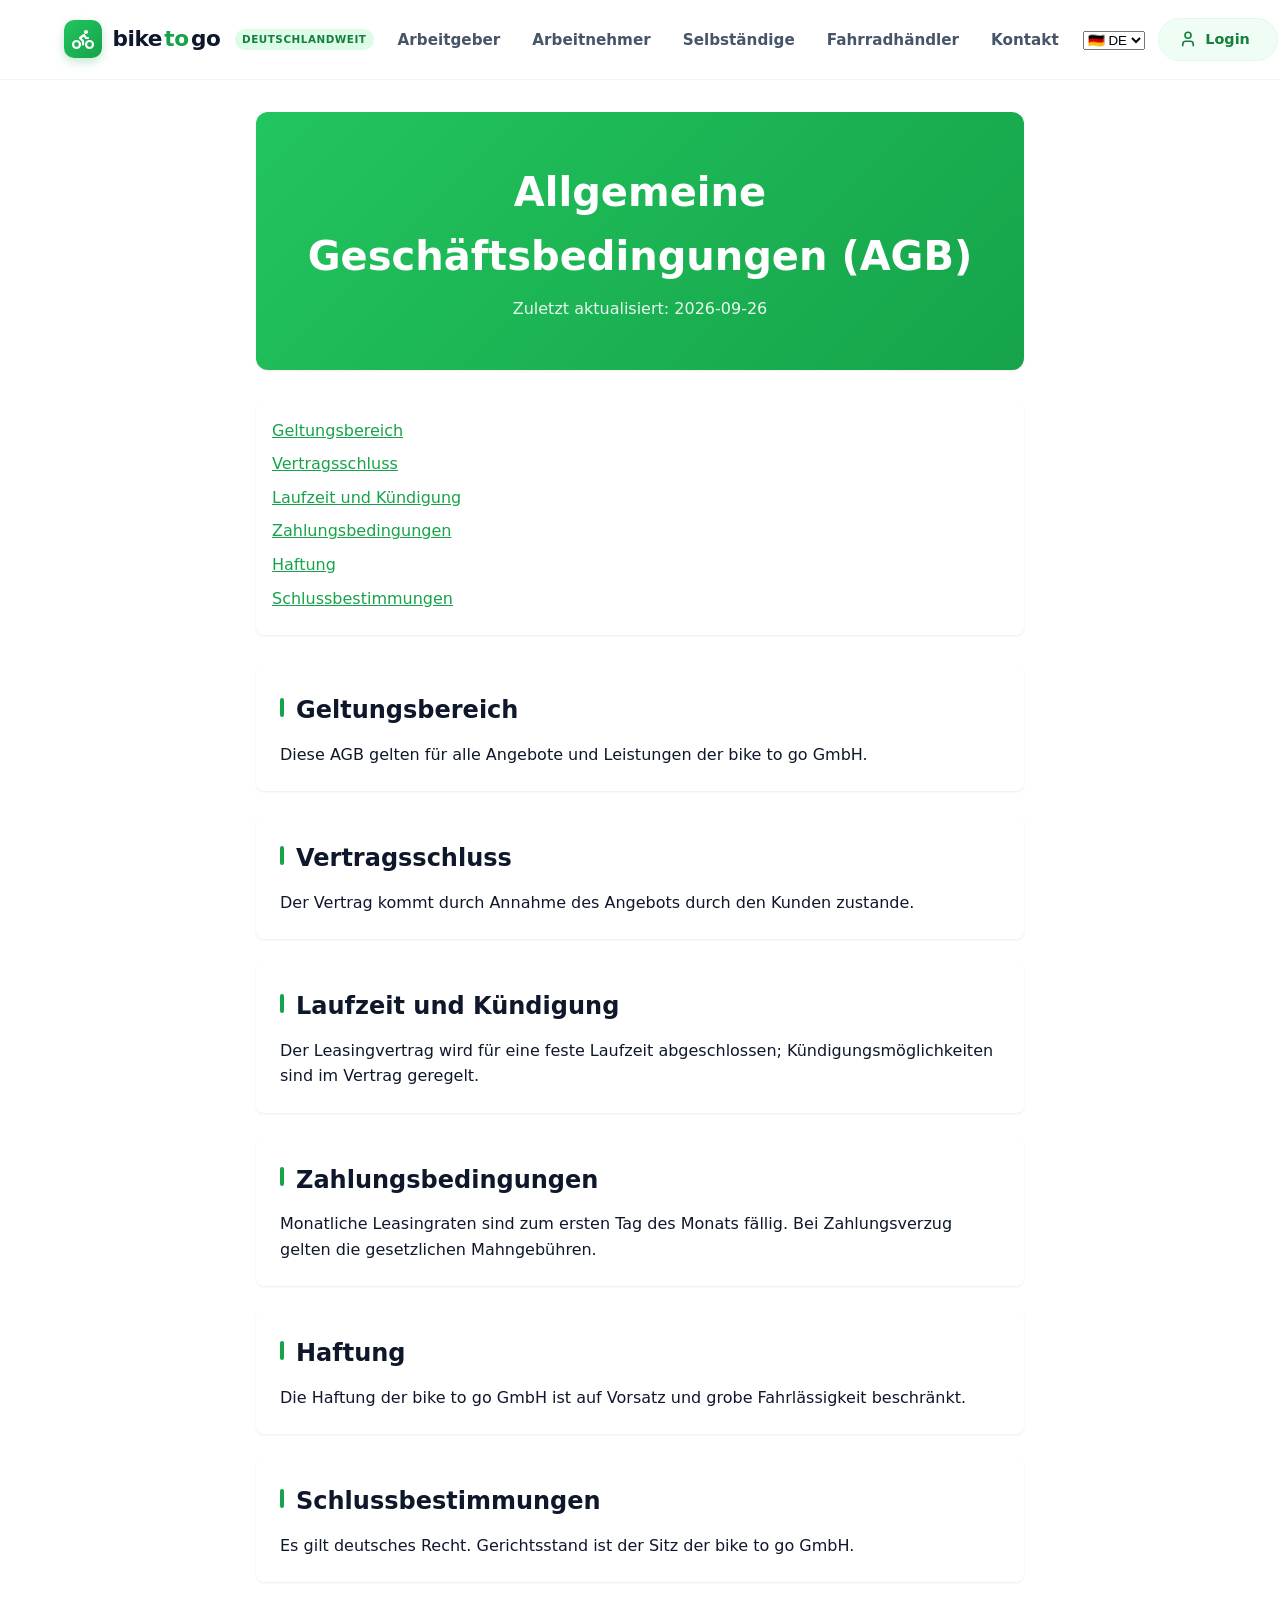
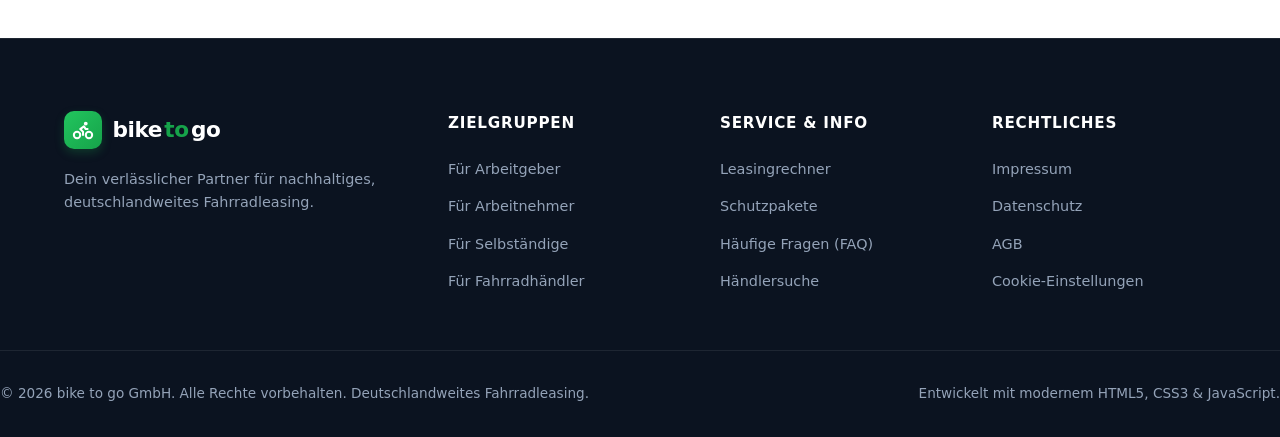
==== commit aed4811c: "Design der rechtlichen Seiten verbessert" ====
--- a/agb.html
+++ b/agb.html
@@ -52,23 +52,48 @@
   </header>
 
   <main>
-    <section class="content-section">
-      <div class="container">
-        <h1>Allgemeine Geschäftsbedingungen (AGB)</h1>
-        <h2>Geltungsbereich</h2>
-        <p>Diese AGB gelten für alle Angebote und Leistungen der bike to go GmbH.</p>
-        <h2>Vertragsschluss</h2>
-        <p>Der Vertrag kommt durch Annahme des Angebots durch den Kunden zustande.</p>
-        <h2>Laufzeit und Kündigung</h2>
-        <p>Der Leasingvertrag wird für eine feste Laufzeit abgeschlossen; Kündigungsmöglichkeiten sind im Vertrag geregelt.</p>
-        <h2>Zahlungsbedingungen</h2>
-        <p>Monatliche Leasingraten sind zum ersten Tag des Monats fällig. Bei Zahlungsverzug gelten die gesetzlichen Mahngebühren.</p>
-        <h2>Haftung</h2>
-        <p>Die Haftung der bike to go GmbH ist auf Vorsatz und grobe Fahrlässigkeit beschränkt.</p>
-        <h2>Schlussbestimmungen</h2>
-        <p>Es gilt deutsches Recht. Gerichtsstand ist der Sitz der bike to go GmbH.</p>
-      </div>
-    </section>
+<main>
+  <section class="legal-page">
+    <div class="legal-hero">
+      <h1>Allgemeine Geschäftsbedingungen (AGB)</h1>
+      <p>Zuletzt aktualisiert: 2026-09-26</p>
+    </div>
+    <nav class="legal-toc">
+      <ul>
+        <li><a href="#geltungsbereich">Geltungsbereich</a></li>
+        <li><a href="#vertragsschluss">Vertragsschluss</a></li>
+        <li><a href="#laufzeit">Laufzeit und Kündigung</a></li>
+        <li><a href="#zahlungsbedingungen">Zahlungsbedingungen</a></li>
+        <li><a href="#haftung">Haftung</a></li>
+        <li><a href="#schlussbestimmungen">Schlussbestimmungen</a></li>
+      </ul>
+    </nav>
+    <div class="legal-section" id="geltungsbereich">
+      <h2>Geltungsbereich</h2>
+      <p>Diese AGB gelten für alle Angebote und Leistungen der bike to go GmbH.</p>
+    </div>
+    <div class="legal-section" id="vertragsschluss">
+      <h2>Vertragsschluss</h2>
+      <p>Der Vertrag kommt durch Annahme des Angebots durch den Kunden zustande.</p>
+    </div>
+    <div class="legal-section" id="laufzeit">
+      <h2>Laufzeit und Kündigung</h2>
+      <p>Der Leasingvertrag wird für eine feste Laufzeit abgeschlossen; Kündigungsmöglichkeiten sind im Vertrag geregelt.</p>
+    </div>
+    <div class="legal-section" id="zahlungsbedingungen">
+      <h2>Zahlungsbedingungen</h2>
+      <p>Monatliche Leasingraten sind zum ersten Tag des Monats fällig. Bei Zahlungsverzug gelten die gesetzlichen Mahngebühren.</p>
+    </div>
+    <div class="legal-section" id="haftung">
+      <h2>Haftung</h2>
+      <p>Die Haftung der bike to go GmbH ist auf Vorsatz und grobe Fahrlässigkeit beschränkt.</p>
+    </div>
+    <div class="legal-section" id="schlussbestimmungen">
+      <h2>Schlussbestimmungen</h2>
+      <p>Es gilt deutsches Recht. Gerichtsstand ist der Sitz der bike to go GmbH.</p>
+    </div>
+  </section>
+</main>
   </main>
 
   <!-- Footer (same as index) -->
--- a/css/style.css
+++ b/css/style.css
@@ -2686,3 +2686,139 @@
   transform: rotate(180deg);
 }
 
+/* --------------------------------------------------------------------------
+   5. Legal Pages Styles (Impressum, Datenschutz, AGB, Cookies)
+   -------------------------------------------------------------------------- */
+
+/* Wrapper for legal page content */
+.legal-page {
+  max-width: 800px;
+  margin: 0 auto;
+  padding: 2rem 1rem;
+}
+
+/* Hero area for legal pages */
+.legal-hero {
+  background: linear-gradient(135deg, var(--color-primary-light), var(--color-primary));
+  color: var(--color-white);
+  padding: 3rem 1rem;
+  text-align: center;
+  border-radius: var(--radius-md);
+  margin-bottom: 2rem;
+  box-shadow: var(--shadow-sm);
+}
+
+.legal-hero h1 {
+  font-size: 2.5rem;
+  margin-bottom: 0.5rem;
+}
+
+.legal-hero p {
+  font-size: 1rem;
+  opacity: 0.9;
+}
+
+/* Table of contents for legal pages */
+.legal-toc {
+  margin-bottom: 2rem;
+  padding: 1rem;
+  background: var(--color-bg-card);
+  border-radius: var(--radius-sm);
+  box-shadow: var(--shadow-sm);
+}
+
+.legal-toc ul {
+  list-style: none;
+  padding-left: 0;
+}
+
+.legal-toc li {
+  margin-bottom: 0.5rem;
+}
+
+.legal-toc a {
+  color: var(--color-primary);
+  text-decoration: underline;
+}
+
+/* Individual sections */
+.legal-section {
+  background: var(--color-bg-card);
+  padding: 1.5rem;
+  border-radius: var(--radius-sm);
+  box-shadow: var(--shadow-sm);
+  margin-bottom: 1.5rem;
+}
+
+.legal-section h2 {
+  position: relative;
+  padding-left: 1rem;
+  margin-bottom: 0.75rem;
+  font-size: 1.5rem;
+  color: var(--color-text-main);
+}
+
+.legal-section h2::before {
+  content: "";
+  position: absolute;
+  left: 0;
+  top: 0.4rem;
+  width: 4px;
+  height: 1.2rem;
+  background: var(--color-primary);
+  border-radius: var(--radius-sm);
+}
+
+/* Toggle switch for cookie categories */
+.toggle-switch {
+  position: relative;
+  display: inline-block;
+  width: 44px;
+  height: 24px;
+}
+
+.toggle-switch input {
+  opacity: 0;
+  width: 0;
+  height: 0;
+}
+
+.toggle-switch .slider {
+  position: absolute;
+  cursor: pointer;
+  top: 0;
+  left: 0;
+  right: 0;
+  bottom: 0;
+  background-color: var(--color-border);
+  transition: var(--transition-fast);
+  border-radius: var(--radius-full);
+}
+
+.toggle-switch .slider::before {
+  position: absolute;
+  content: "";
+  height: 20px;
+  width: 20px;
+  left: 2px;
+  bottom: 2px;
+  background-color: #fff;
+  transition: var(--transition-fast);
+  border-radius: var(--radius-full);
+}
+
+.toggle-switch input:checked + .slider {
+  background-color: var(--color-primary);
+}
+
+.toggle-switch input:checked + .slider::before {
+  transform: translateX(20px);
+}
+
+/* Ensure toggle label spacing */
+.toggle-label {
+  display: flex;
+  align-items: center;
+  gap: 0.5rem;
+  margin-bottom: 0.75rem;
+}
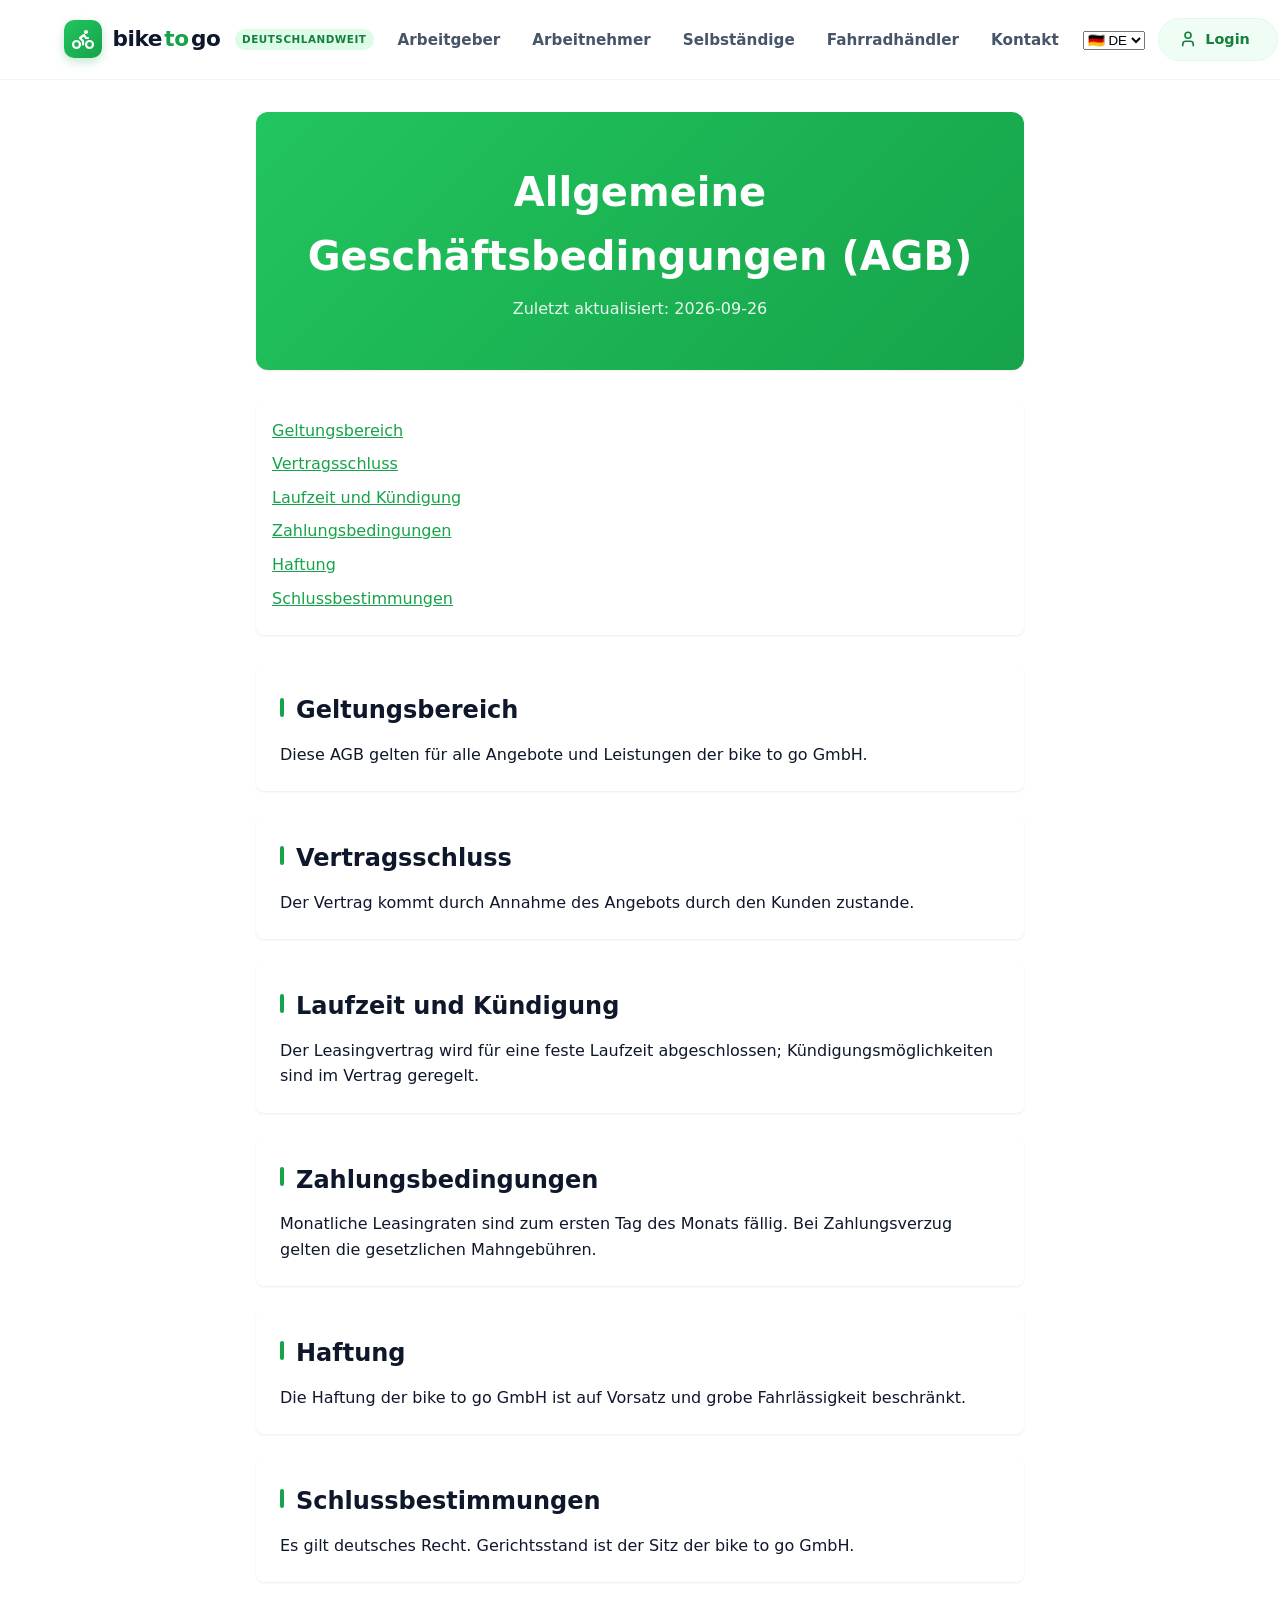
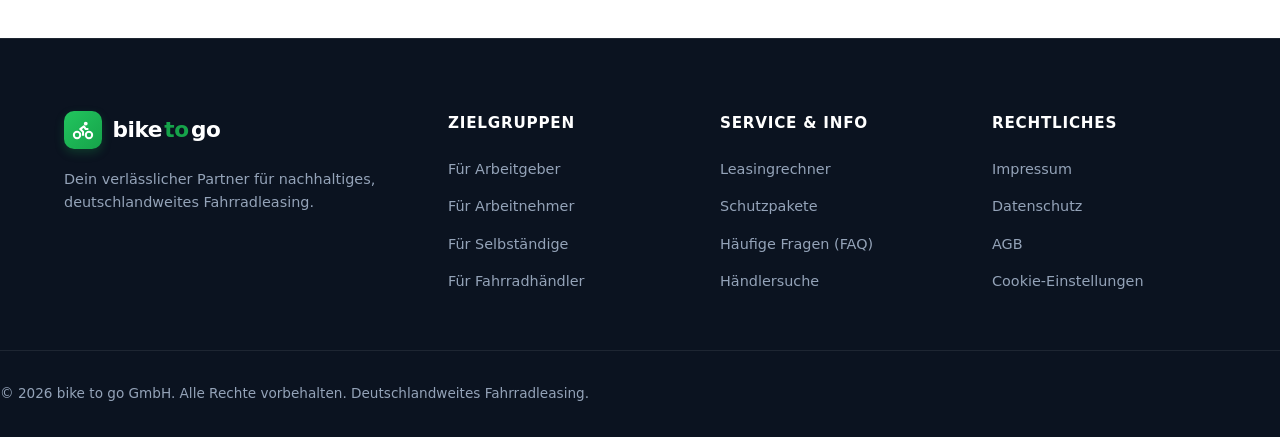
==== commit 9d1a9ea5: "Übersetzung Startseite vollständig (DE, EN, ES), Header und Preis-Buttons repariert, Entwickler-Zeil" ====
--- a/agb.html
+++ b/agb.html
@@ -145,7 +145,6 @@
     </div>
     <div class="footer-bottom">
       <p>&copy; 2026 bike to go GmbH. Alle Rechte vorbehalten. Deutschlandweites Fahrradleasing.</p>
-      <p>Entwickelt mit modernem HTML5, CSS3 &amp; JavaScript.</p>
     </div>
   </footer>
 
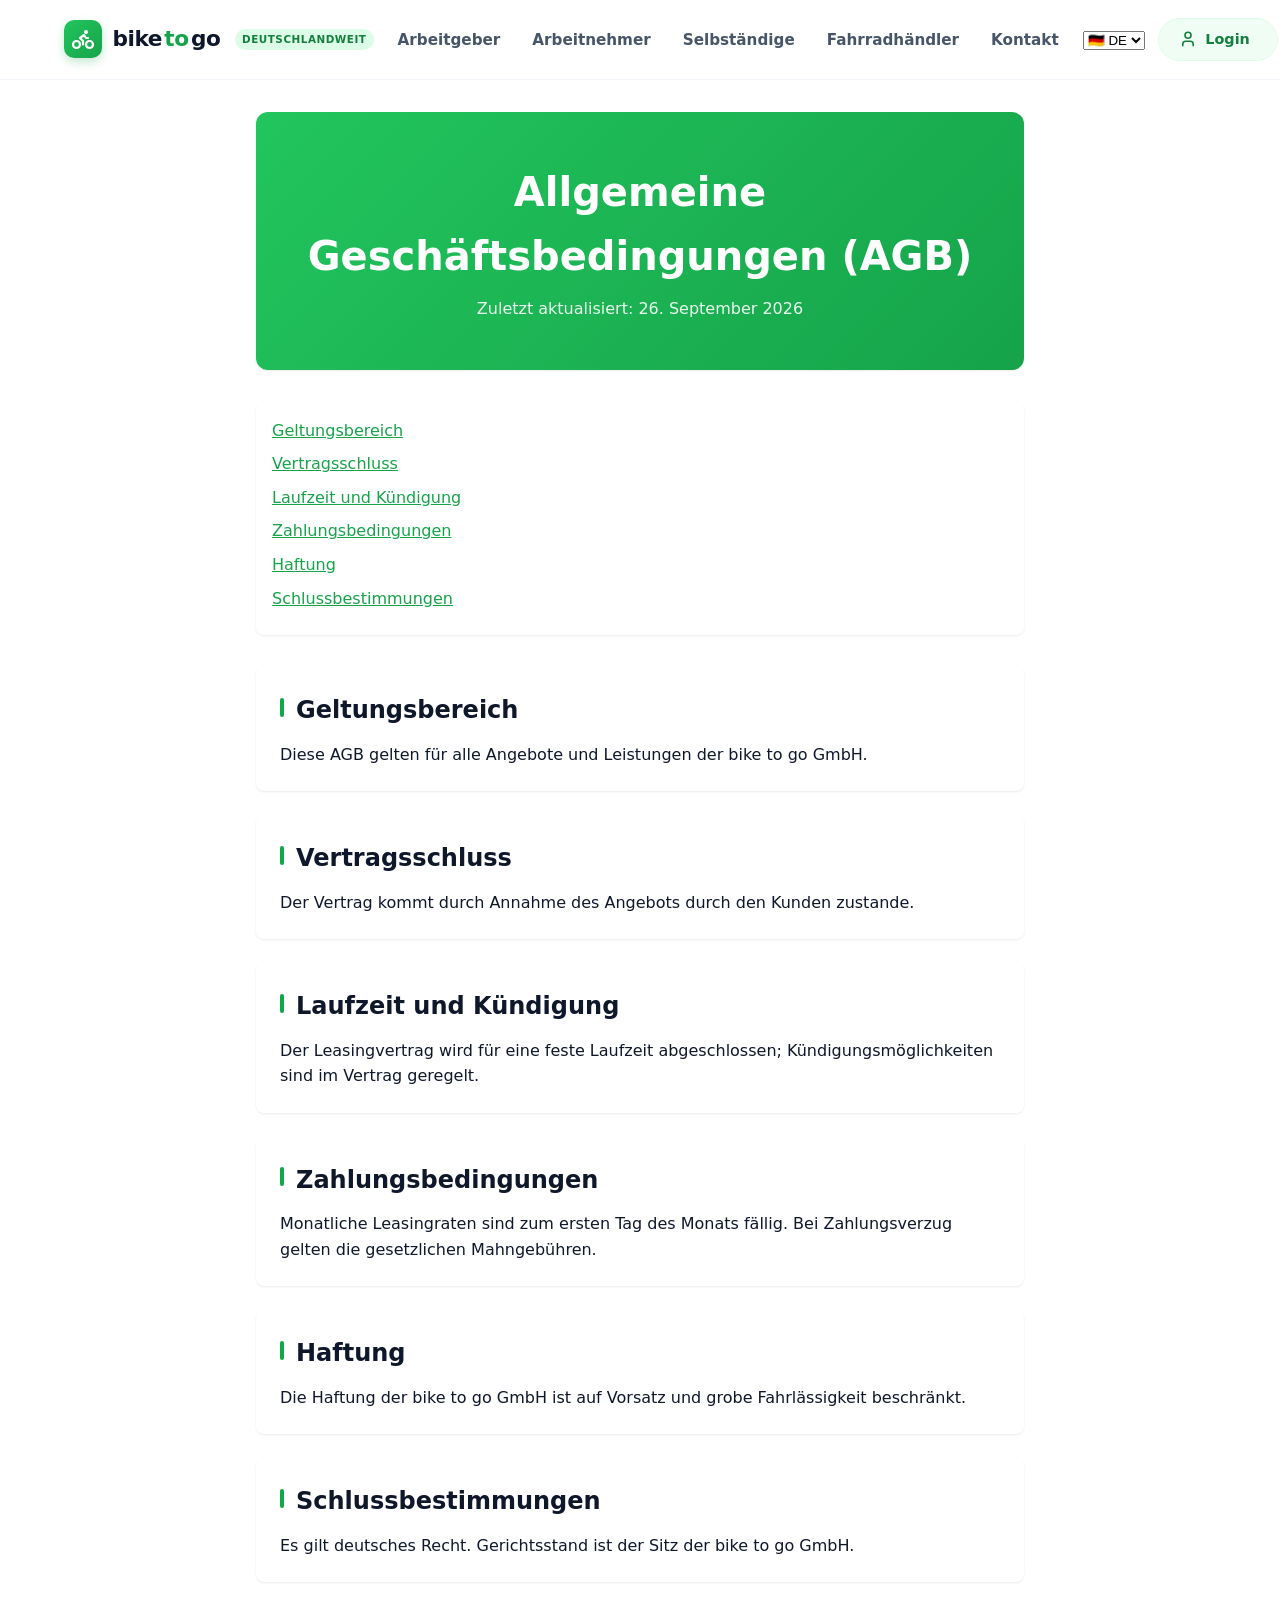
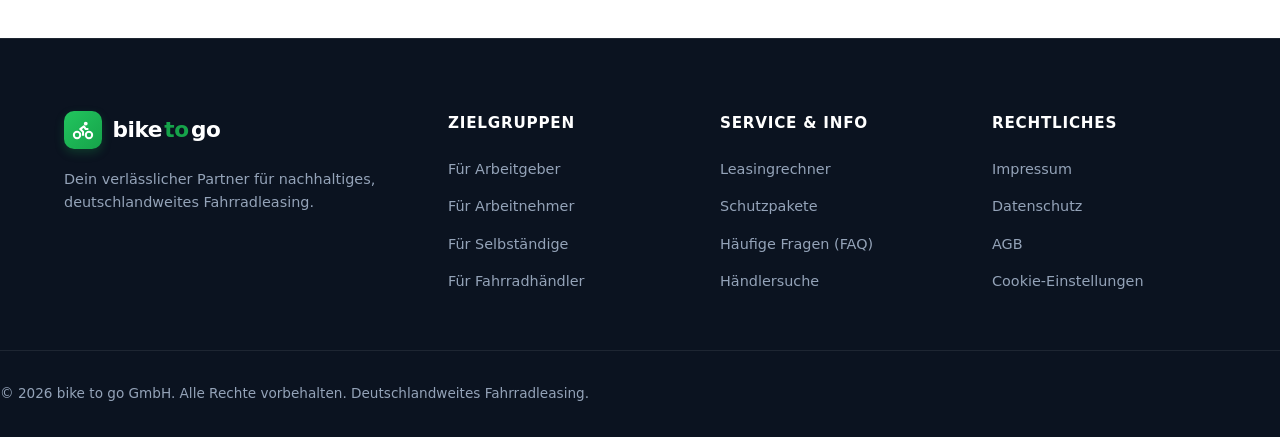
==== commit 3f4af7a8: "Übersetzung Rechtsseiten: Impressum, Datenschutz und Cookie-Einstellungen in DE, EN und ES mit Hinwe" ====
--- a/agb.html
+++ b/agb.html
@@ -4,15 +4,17 @@
   <meta charset="UTF-8">
   <meta name="viewport" content="width=device-width, initial-scale=1.0">
   <meta name="description" content="Allgemeine Geschäftsbedingungen der bike to go GmbH">
-  <title>AGB | bike to go</title>
+  <title data-i18n="legal.terms.meta.title">AGB | bike to go</title>
   <link rel="stylesheet" href="css/style.css">
 </head>
 <body>
   <!-- Header (same as index) -->
   <header class="site-header" id="siteHeader">
     <div class="container header-inner">
-      <a href="index.html" class="logo" aria-label="bike to go - Zur Startseite">
+      <!-- Logo "bike to go" -->
+      <a href="index.html" class="logo" aria-label="bike to go - Zur Startseite" data-i18n-aria="header.logoAria">
         <div class="logo-icon">
+          <!-- Bicycle SVG Icon -->
           <svg width="24" height="24" viewBox="0 0 24 24" fill="none" stroke="currentColor" stroke-width="2.2" stroke-linecap="round" stroke-linejoin="round">
             <circle cx="18.5" cy="17.5" r="3.5"/>
             <circle cx="5.5" cy="17.5" r="3.5"/>
@@ -20,33 +22,49 @@
             <path d="M12 17.5V14l-3-3 4-3 2 3h2"/>
           </svg>
         </div>
-        <span class="logo-text">bike<span class="highlight">to</span>go</span>
-        <span class="logo-badge">Deutschlandweit</span>
+        <span class="logo-text">
+          bike<span class="highlight">to</span>go
+        </span>
+        <span class="logo-badge" data-i18n="header.logoBadge">Deutschlandweit</span>
       </a>
-      <nav class="main-nav" id="mainNav" aria-label="Hauptnavigation">
-        <ul class="nav-list">
-          <li><a href="arbeitgeber.html" class="nav-link" data-i18n="nav.arbeitgeber">Arbeitgeber</a></li>
-          <li><a href="arbeitnehmer.html" class="nav-link" data-i18n="nav.arbeitnehmer">Arbeitnehmer</a></li>
-          <li><a href="selbstaendige.html" class="nav-link" data-i18n="nav.selbstaendige">Selbständige</a></li>
-          <li><a href="fahrradhaendler.html" class="nav-link" data-i18n="nav.fahrradhaendler">Fahrradhändler</a></li>
-          <li><a href="kontakt.html" class="nav-link" data-i18n="nav.kontakt">Kontakt</a></li>
-        </ul>
+
+      <!-- Desktop & Mobile Navigation Links -->
+      <nav class="main-nav" id="mainNav" aria-label="Hauptnavigation" data-i18n-aria="nav.ariaLabel">
+          <ul class="nav-list">
+            <li><a href="arbeitgeber.html" class="nav-link" data-i18n="nav.arbeitgeber">Arbeitgeber</a></li>
+            <li><a href="arbeitnehmer.html" class="nav-link" data-i18n="nav.arbeitnehmer">Arbeitnehmer</a></li>
+            <li><a href="selbstaendige.html" class="nav-link" data-i18n="nav.selbstaendige">Selbständige</a></li>
+            <li><a href="fahrradhaendler.html" class="nav-link" data-i18n="nav.fahrradhaendler">Fahrradhändler</a></li>
+            <li><a href="kontakt.html" class="nav-link" data-i18n="nav.kontakt">Kontakt</a></li>
+          </ul>
       </nav>
+
+      <!-- Right Header Actions: Language & Login -->
       <div class="header-actions">
+        <!-- Language Selector -->
         <div class="lang-selector">
-          <select id="langSelect" aria-label="Sprache wählen">
+          <select id="langSelect" aria-label="Sprache wählen" data-i18n-aria="header.langSelectAria">
             <option value="de">🇩🇪 DE</option>
             <option value="en">🇬🇧 EN</option>
             <option value="es">🇪🇸 ES</option>
           </select>
         </div>
-        <a href="login.html" class="btn-login" aria-label="Login zum Portal">
+
+        <!-- Login Button -->
+        <a href="login.html" class="btn-login" aria-label="Login zum Portal" data-i18n-aria="header.loginAria">
           <svg width="18" height="18" viewBox="0 0 24 24" fill="none" stroke="currentColor" stroke-width="2.2" stroke-linecap="round" stroke-linejoin="round">
             <path d="M19 21v-2a4 4 0 0 0-4-4H9a4 4 0 0 0-4 4v2"/>
             <circle cx="12" cy="7" r="4"/>
           </svg>
-          <span class="btn-text-full">Login</span>
+          <span class="btn-text-full" data-i18n="header.login">Login</span>
         </a>
+
+        <!-- Mobile Hamburger Menu Button -->
+        <button class="mobile-toggle" id="mobileToggle" aria-label="Menü öffnen" data-i18n-aria="header.mobileToggleAria" aria-expanded="false" aria-controls="mainNav">
+          <span></span>
+          <span></span>
+          <span></span>
+        </button>
       </div>
     </div>
   </header>
@@ -55,42 +73,43 @@
 <main>
   <section class="legal-page">
     <div class="legal-hero">
-      <h1>Allgemeine Geschäftsbedingungen (AGB)</h1>
-      <p>Zuletzt aktualisiert: 2026-09-26</p>
+      <h1 data-i18n="legal.terms.title">Allgemeine Geschäftsbedingungen (AGB)</h1>
+      <p data-i18n="legal.terms.updated">Zuletzt aktualisiert: 26. September 2026</p>
+      <p class="legal-translation-notice" data-i18n="legal.translationNotice" hidden>Hinweis: Diese Übersetzung dient nur der Information. Rechtlich verbindlich ist die deutsche Fassung.</p>
     </div>
     <nav class="legal-toc">
       <ul>
-        <li><a href="#geltungsbereich">Geltungsbereich</a></li>
-        <li><a href="#vertragsschluss">Vertragsschluss</a></li>
-        <li><a href="#laufzeit">Laufzeit und Kündigung</a></li>
-        <li><a href="#zahlungsbedingungen">Zahlungsbedingungen</a></li>
-        <li><a href="#haftung">Haftung</a></li>
-        <li><a href="#schlussbestimmungen">Schlussbestimmungen</a></li>
+        <li><a href="#geltungsbereich" data-i18n="legal.terms.scope.title">Geltungsbereich</a></li>
+        <li><a href="#vertragsschluss" data-i18n="legal.terms.conclusion.title">Vertragsschluss</a></li>
+        <li><a href="#laufzeit" data-i18n="legal.terms.term.title">Laufzeit und Kündigung</a></li>
+        <li><a href="#zahlungsbedingungen" data-i18n="legal.terms.payment.title">Zahlungsbedingungen</a></li>
+        <li><a href="#haftung" data-i18n="legal.terms.liability.title">Haftung</a></li>
+        <li><a href="#schlussbestimmungen" data-i18n="legal.terms.final.title">Schlussbestimmungen</a></li>
       </ul>
     </nav>
     <div class="legal-section" id="geltungsbereich">
-      <h2>Geltungsbereich</h2>
-      <p>Diese AGB gelten für alle Angebote und Leistungen der bike to go GmbH.</p>
+      <h2 data-i18n="legal.terms.scope.title">Geltungsbereich</h2>
+      <p data-i18n="legal.terms.scope.text">Diese AGB gelten für alle Angebote und Leistungen der bike to go GmbH.</p>
     </div>
     <div class="legal-section" id="vertragsschluss">
-      <h2>Vertragsschluss</h2>
-      <p>Der Vertrag kommt durch Annahme des Angebots durch den Kunden zustande.</p>
+      <h2 data-i18n="legal.terms.conclusion.title">Vertragsschluss</h2>
+      <p data-i18n="legal.terms.conclusion.text">Der Vertrag kommt durch Annahme des Angebots durch den Kunden zustande.</p>
     </div>
     <div class="legal-section" id="laufzeit">
-      <h2>Laufzeit und Kündigung</h2>
-      <p>Der Leasingvertrag wird für eine feste Laufzeit abgeschlossen; Kündigungsmöglichkeiten sind im Vertrag geregelt.</p>
+      <h2 data-i18n="legal.terms.term.title">Laufzeit und Kündigung</h2>
+      <p data-i18n="legal.terms.term.text">Der Leasingvertrag wird für eine feste Laufzeit abgeschlossen; Kündigungsmöglichkeiten sind im Vertrag geregelt.</p>
     </div>
     <div class="legal-section" id="zahlungsbedingungen">
-      <h2>Zahlungsbedingungen</h2>
-      <p>Monatliche Leasingraten sind zum ersten Tag des Monats fällig. Bei Zahlungsverzug gelten die gesetzlichen Mahngebühren.</p>
+      <h2 data-i18n="legal.terms.payment.title">Zahlungsbedingungen</h2>
+      <p data-i18n="legal.terms.payment.text">Monatliche Leasingraten sind zum ersten Tag des Monats fällig. Bei Zahlungsverzug gelten die gesetzlichen Mahngebühren.</p>
     </div>
     <div class="legal-section" id="haftung">
-      <h2>Haftung</h2>
-      <p>Die Haftung der bike to go GmbH ist auf Vorsatz und grobe Fahrlässigkeit beschränkt.</p>
+      <h2 data-i18n="legal.terms.liability.title">Haftung</h2>
+      <p data-i18n="legal.terms.liability.text">Die Haftung der bike to go GmbH ist auf Vorsatz und grobe Fahrlässigkeit beschränkt.</p>
     </div>
     <div class="legal-section" id="schlussbestimmungen">
-      <h2>Schlussbestimmungen</h2>
-      <p>Es gilt deutsches Recht. Gerichtsstand ist der Sitz der bike to go GmbH.</p>
+      <h2 data-i18n="legal.terms.final.title">Schlussbestimmungen</h2>
+      <p data-i18n="legal.terms.final.text">Es gilt deutsches Recht. Gerichtsstand ist der Sitz der bike to go GmbH.</p>
     </div>
   </section>
 </main>
@@ -112,39 +131,39 @@
             </div>
             <span class="logo-text">bike<span class="highlight">to</span>go</span>
           </a>
-          <p class="footer-brand-desc">Dein verlässlicher Partner für nachhaltiges, deutschlandweites Fahrradleasing.</p>
+          <p class="footer-brand-desc" data-i18n="footer.brand.desc.short">Dein verlässlicher Partner für nachhaltiges, deutschlandweites Fahrradleasing.</p>
         </div>
         <div>
-          <h4 class="footer-title">Zielgruppen</h4>
+          <h4 class="footer-title" data-i18n="footer.title.targetGroups">Zielgruppen</h4>
           <ul class="footer-links">
-            <li><a href="arbeitgeber.html">Für Arbeitgeber</a></li>
-            <li><a href="index.html#arbeitnehmer" data-placeholder="Bereich Arbeitnehmer">Für Arbeitnehmer</a></li>
-            <li><a href="index.html#selbstaendige" data-placeholder="Bereich Selbständige">Für Selbständige</a></li>
-            <li><a href="index.html#fahrradhaendler" data-placeholder="Bereich Fachhändler">Für Fahrradhändler</a></li>
+            <li><a href="arbeitgeber.html" data-i18n="footer.link.employer">Für Arbeitgeber</a></li>
+            <li><a href="index.html#arbeitnehmer" data-placeholder="Bereich Arbeitnehmer" data-i18n="footer.link.employee">Für Arbeitnehmer</a></li>
+            <li><a href="index.html#selbstaendige" data-placeholder="Bereich Selbständige" data-i18n="footer.link.freelancers">Für Selbständige</a></li>
+            <li><a href="index.html#fahrradhaendler" data-placeholder="Bereich Fachhändler" data-i18n="footer.link.dealers">Für Fahrradhändler</a></li>
           </ul>
         </div>
         <div>
-          <h4 class="footer-title">Service &amp; Info</h4>
+          <h4 class="footer-title" data-i18n="footer.title.services">Service &amp; Info</h4>
           <ul class="footer-links">
-            <li><a href="index.html#leasingrechner">Leasingrechner</a></li>
-            <li><a href="benefits.html">Schutzpakete</a></li>
-            <li><a href="faq.html">Häufige Fragen (FAQ)</a></li>
-            <li><a href="haendlersuche.html">Händlersuche</a></li>
+            <li><a href="index.html#leasingrechner" data-i18n="calculator.title">Leasingrechner</a></li>
+            <li><a href="benefits.html" data-i18n="footer.link.protectionPackages">Schutzpakete</a></li>
+            <li><a href="faq.html" data-i18n="footer.link.faq">Häufige Fragen (FAQ)</a></li>
+            <li><a href="haendlersuche.html" data-i18n="footer.link.dealerSearch">Händlersuche</a></li>
           </ul>
         </div>
         <div>
-          <h4 class="footer-title">Rechtliches</h4>
+          <h4 class="footer-title" data-i18n="footer.title.legal">Rechtliches</h4>
           <ul class="footer-links">
-            <li><a href="impressum.html">Impressum</a></li>
-            <li><a href="datenschutz.html">Datenschutz</a></li>
-            <li><a href="agb.html">AGB</a></li>
-            <li><a href="cookies.html">Cookie-Einstellungen</a></li>
+            <li><a href="impressum.html" data-i18n="footer.link.impressum">Impressum</a></li>
+            <li><a href="datenschutz.html" data-i18n="footer.link.datenschutz">Datenschutz</a></li>
+            <li><a href="agb.html" data-i18n="footer.link.agb">AGB</a></li>
+            <li><a href="cookies.html" data-i18n="footer.link.cookieSettings">Cookie-Einstellungen</a></li>
           </ul>
         </div>
       </div>
     </div>
     <div class="footer-bottom">
-      <p>&copy; 2026 bike to go GmbH. Alle Rechte vorbehalten. Deutschlandweites Fahrradleasing.</p>
+      <p data-i18n="footer.bottom.copy">&copy; 2026 bike to go GmbH. Alle Rechte vorbehalten. Deutschlandweites Fahrradleasing.</p>
     </div>
   </footer>
 
